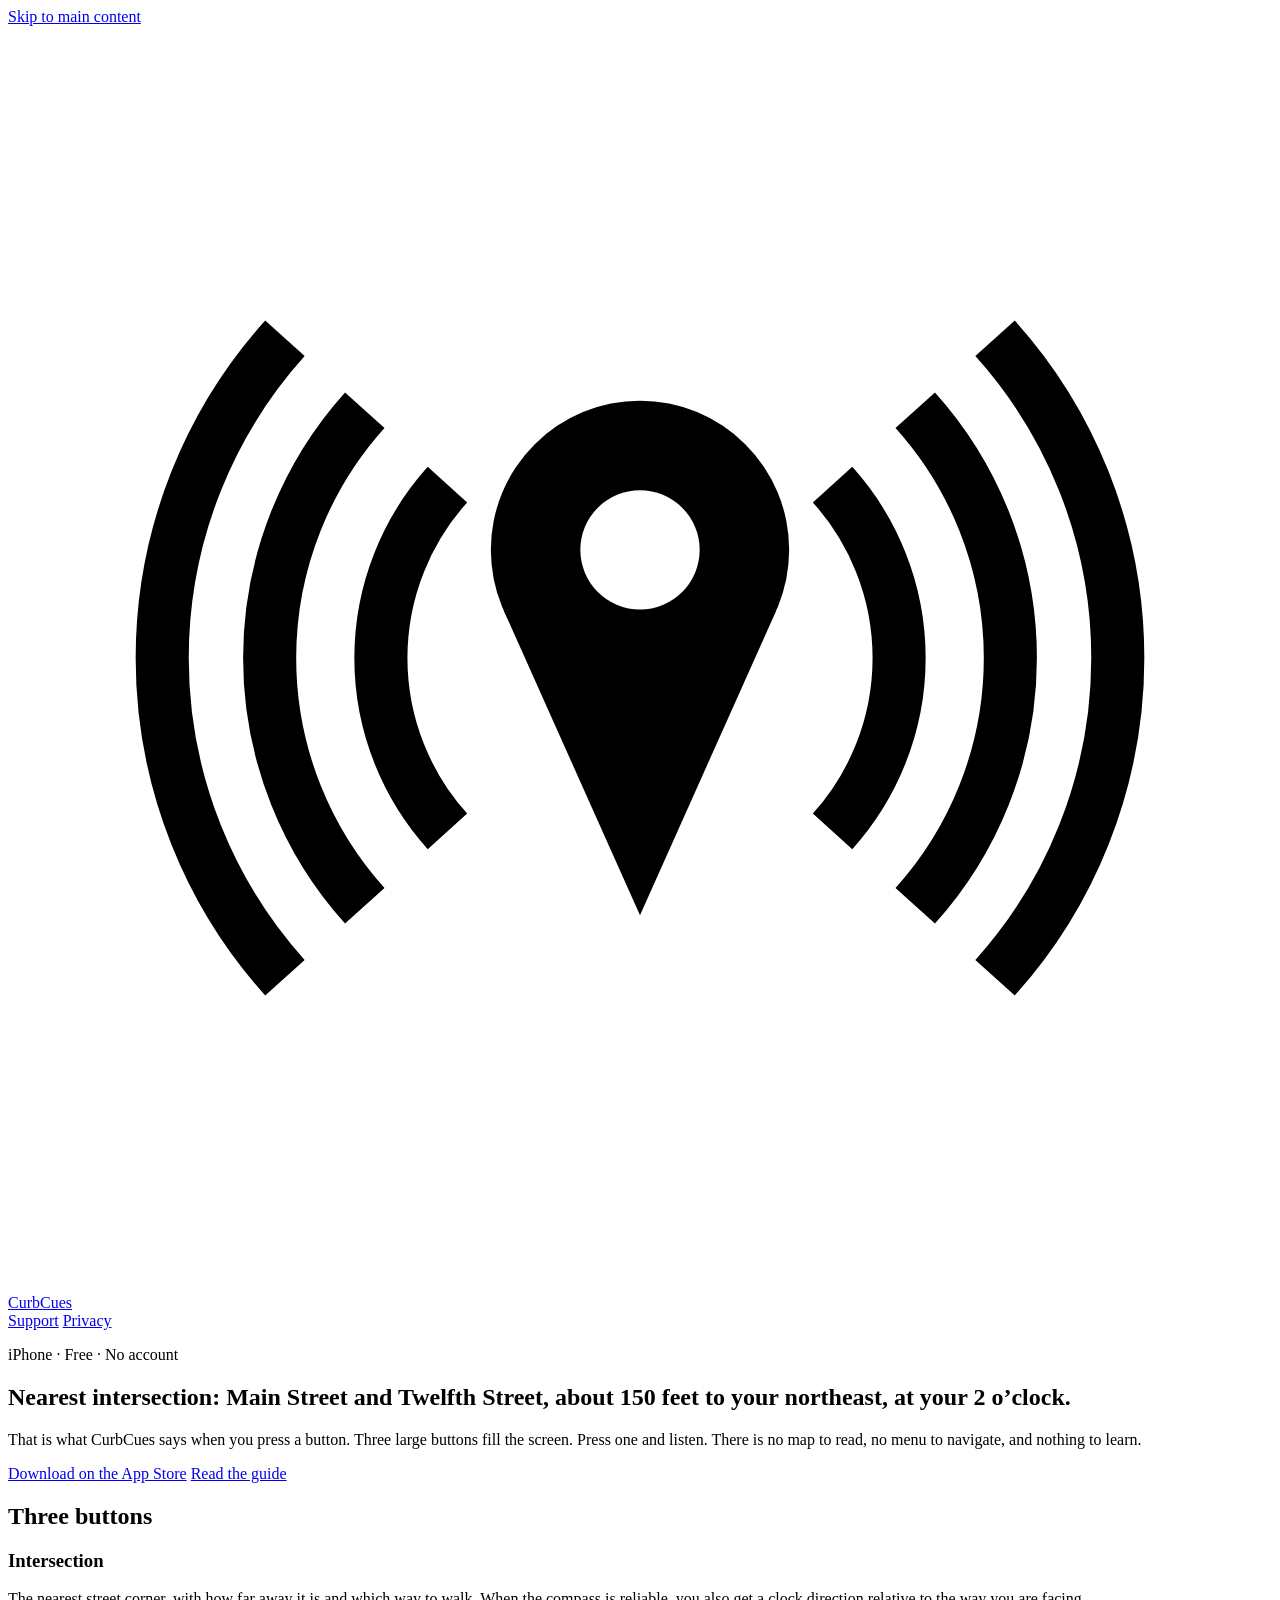
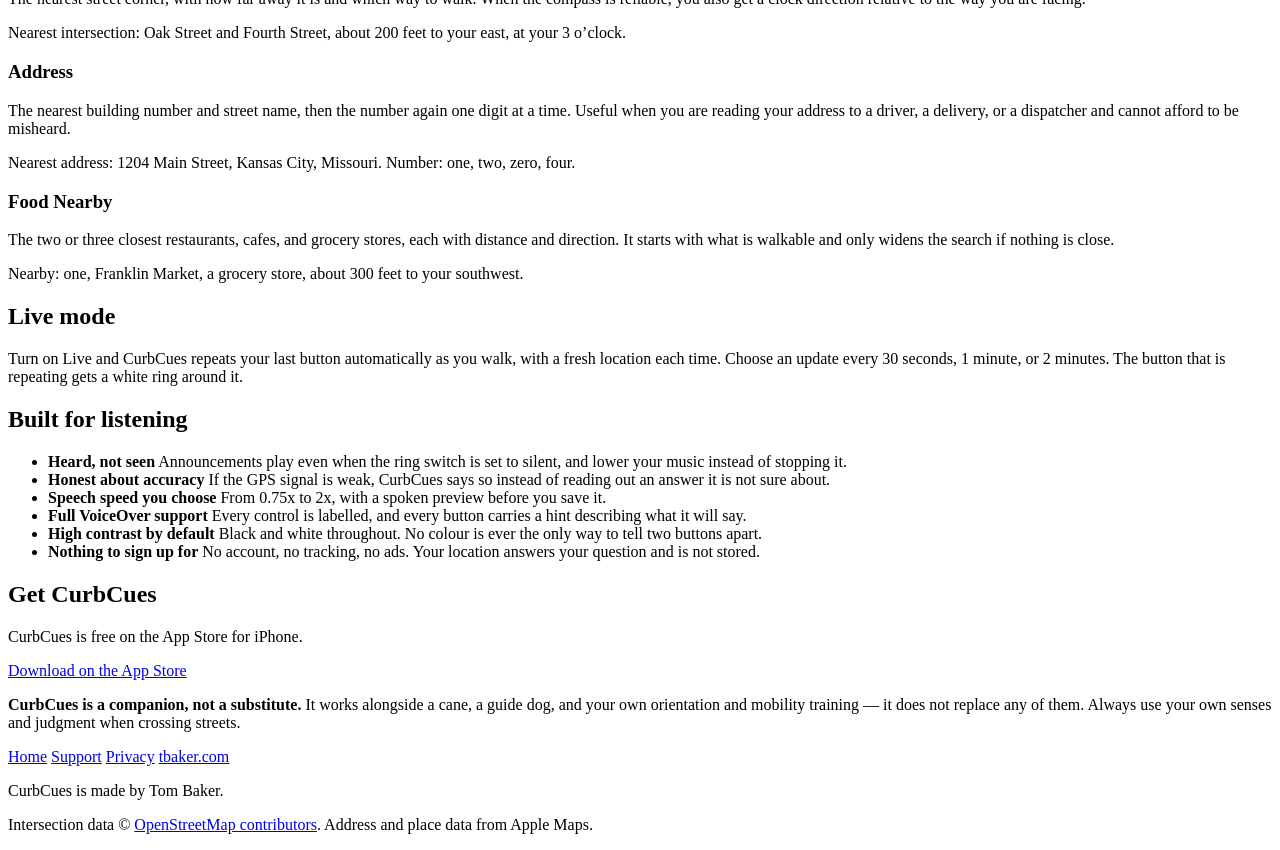
==== index.html @ 497a34d1 "c1" ====
<!DOCTYPE html>
<html lang="en">
<head>
<meta charset="utf-8">
<meta name="viewport" content="width=device-width, initial-scale=1">
<title>CurbCues — Hear where you are</title>
<meta name="description" content="An iPhone app for blind and low vision walkers. Three large buttons speak the nearest intersection, your street address, or the closest places to eat and shop.">
<link rel="canonical" href="https://curbcues.app/">
<link rel="icon" href="assets/favicon-32.png" sizes="32x32">
<link rel="apple-touch-icon" href="assets/apple-touch-icon.png">
<meta property="og:title" content="CurbCues — Hear where you are">
<meta property="og:description" content="Three large buttons speak the nearest intersection, your street address, or the closest places to eat and shop.">
<meta property="og:image" content="https://curbcues.app/assets/icon-512.png">
<meta property="og:url" content="https://curbcues.app/">
<meta property="og:type" content="website">
<link rel="stylesheet" href="assets/style.css">
</head>
<body>

<a class="skip" href="#main">Skip to main content</a>

<header class="wrap masthead">
  <svg class="mark" viewBox="0 0 100 100" role="img" aria-label="CurbCues logo: a map marker with sound radiating from it">
    <mask id="pin-mask-a">
      <rect width="100" height="100" fill="black"/>
      <circle cx="50" cy="41.445" r="11.8" fill="white"/>
      <polygon points="39.228,46.261 50,70.355 60.772,46.261" fill="white"/>
      <circle cx="50" cy="41.445" r="4.72" fill="black"/>
    </mask>
    <rect width="100" height="100" fill="currentColor" mask="url(#pin-mask-a)"/>
    <g fill="none" stroke="currentColor" stroke-width="4.2" stroke-linecap="butt">
      <path d="M65.234,36.283 A20.5,20.5 0 0 1 65.234,63.717"/>
      <path d="M71.774,30.394 A29.3,29.3 0 0 1 71.774,69.606"/>
      <path d="M78.091,24.707 A37.8,37.8 0 0 1 78.091,75.293"/>
      <path d="M34.766,36.283 A20.5,20.5 0 0 0 34.766,63.717"/>
      <path d="M28.226,30.394 A29.3,29.3 0 0 0 28.226,69.606"/>
      <path d="M21.909,24.707 A37.8,37.8 0 0 0 21.909,75.293"/>
    </g>
  </svg>
  <a class="wordmark" href="/">CurbCues</a>
  <nav aria-label="Primary">
    <a href="support/">Support</a>
    <a href="privacy/">Privacy</a>
  </nav>
</header>

<main id="main">

  <section class="wrap hero">
    <p class="eyebrow">iPhone · Free · No account</p>
    <h1 class="utterance">
      <span>Nearest intersection:</span>
      <span>Main Street and Twelfth Street,</span>
      <span class="said">about 150 feet to your northeast, at your 2 o&rsquo;clock.</span>
    </h1>
    <p class="lede">
      That is what CurbCues says when you press a button. Three large buttons fill
      the screen. Press one and listen. There is no map to read, no menu to
      navigate, and nothing to learn.
    </p>
    <div class="actions">
      <a class="btn btn-solid" href="#appstore">Download on the App&nbsp;Store</a>
      <a class="btn btn-hollow" href="support/">Read the guide</a>
    </div>
  </section>

  <section class="wrap band" aria-labelledby="buttons-title">
    <h2 class="band-title" id="buttons-title">Three buttons</h2>

    <div class="tier tier-1">
      <div class="tier-bar" aria-hidden="true"></div>
      <div>
        <h3>Intersection</h3>
        <p>
          The nearest street corner, with how far away it is and which way to walk.
          When the compass is reliable, you also get a clock direction relative to
          the way you are facing.
        </p>
        <p class="sample">Nearest intersection: Oak Street and Fourth Street, about 200 feet to your east, at your 3 o&rsquo;clock.</p>
      </div>
    </div>

    <div class="tier tier-2">
      <div class="tier-bar" aria-hidden="true"></div>
      <div>
        <h3>Address</h3>
        <p>
          The nearest building number and street name, then the number again one
          digit at a time. Useful when you are reading your address to a driver, a
          delivery, or a dispatcher and cannot afford to be misheard.
        </p>
        <p class="sample">Nearest address: 1204 Main Street, Kansas City, Missouri. Number: one, two, zero, four.</p>
      </div>
    </div>

    <div class="tier tier-3">
      <div class="tier-bar" aria-hidden="true"></div>
      <div>
        <h3>Food Nearby</h3>
        <p>
          The two or three closest restaurants, cafes, and grocery stores, each with
          distance and direction. It starts with what is walkable and only widens the
          search if nothing is close.
        </p>
        <p class="sample">Nearby: one, Franklin Market, a grocery store, about 300 feet to your southwest.</p>
      </div>
    </div>
  </section>

  <section class="wrap band" aria-labelledby="live-title">
    <h2 class="band-title" id="live-title">Live mode</h2>
    <p class="lede lede-tight">
      Turn on Live and CurbCues repeats your last button automatically as you walk,
      with a fresh location each time. Choose an update every 30 seconds, 1 minute,
      or 2 minutes. The button that is repeating gets a white ring around it.
    </p>
  </section>

  <section class="wrap band" aria-labelledby="built-title">
    <h2 class="band-title" id="built-title">Built for listening</h2>
    <ul class="features">
      <li>
        <strong>Heard, not seen</strong>
        <span>Announcements play even when the ring switch is set to silent, and lower your music instead of stopping it.</span>
      </li>
      <li>
        <strong>Honest about accuracy</strong>
        <span>If the GPS signal is weak, CurbCues says so instead of reading out an answer it is not sure about.</span>
      </li>
      <li>
        <strong>Speech speed you choose</strong>
        <span>From 0.75x to 2x, with a spoken preview before you save it.</span>
      </li>
      <li>
        <strong>Full VoiceOver support</strong>
        <span>Every control is labelled, and every button carries a hint describing what it will say.</span>
      </li>
      <li>
        <strong>High contrast by default</strong>
        <span>Black and white throughout. No colour is ever the only way to tell two buttons apart.</span>
      </li>
      <li>
        <strong>Nothing to sign up for</strong>
        <span>No account, no tracking, no ads. Your location answers your question and is not stored.</span>
      </li>
    </ul>
  </section>

  <section class="wrap band" id="appstore" aria-labelledby="get-title">
    <h2 class="band-title" id="get-title">Get CurbCues</h2>
    <p class="lede lede-tight">
      CurbCues is free on the App Store for iPhone.
    </p>
    <div class="actions">
      <a class="btn btn-solid" href="#appstore">Download on the App&nbsp;Store</a>
    </div>
    <div class="callout">
      <p>
        <strong>CurbCues is a companion, not a substitute.</strong> It works alongside
        a cane, a guide dog, and your own orientation and mobility training — it does
        not replace any of them. Always use your own senses and judgment when crossing
        streets.
      </p>
    </div>
  </section>

</main>

<footer class="wrap foot">
  <nav aria-label="Footer">
    <a href="/">Home</a>
    <a href="support/">Support</a>
    <a href="privacy/">Privacy</a>
    <a href="https://tbaker.com">tbaker.com</a>
  </nav>
  <p>CurbCues is made by Tom Baker.</p>
  <p>Intersection data &copy; <a href="https://www.openstreetmap.org/copyright">OpenStreetMap contributors</a>. Address and place data from Apple Maps.</p>
</footer>

</body>
</html>
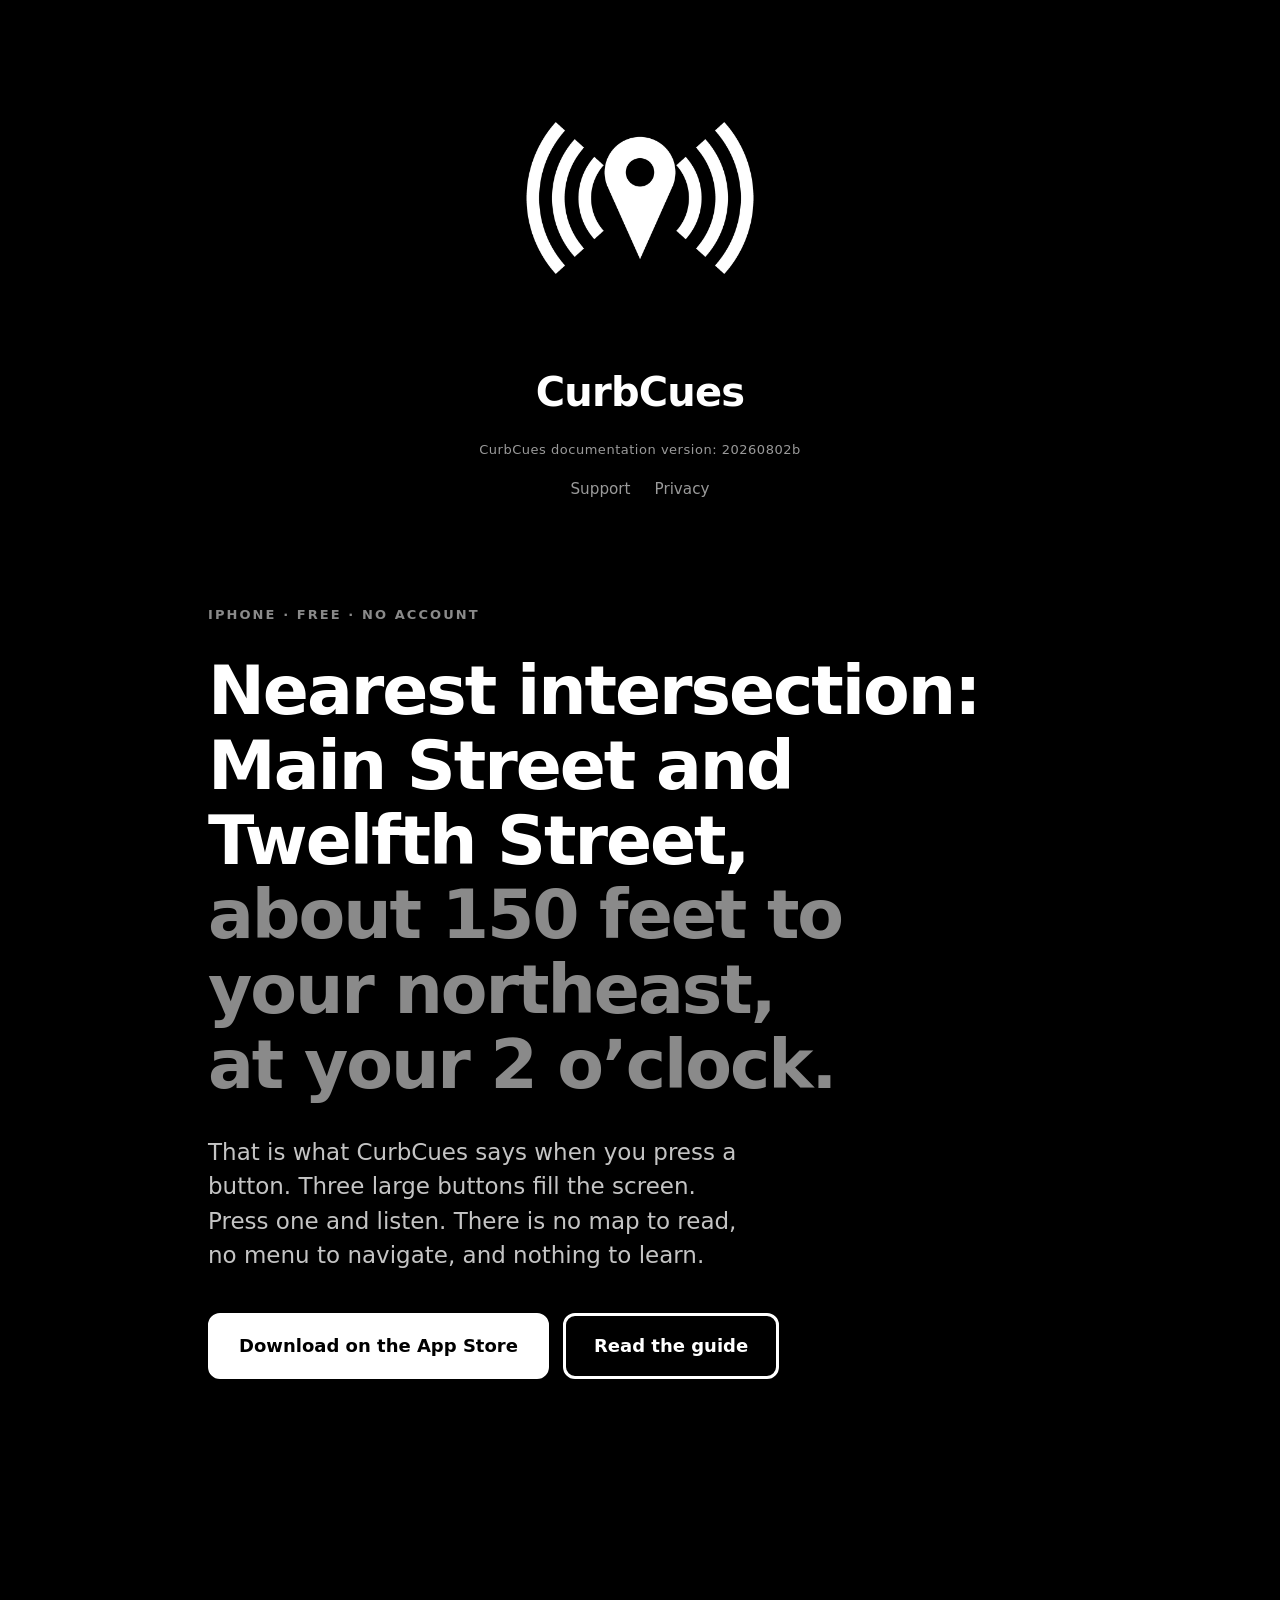
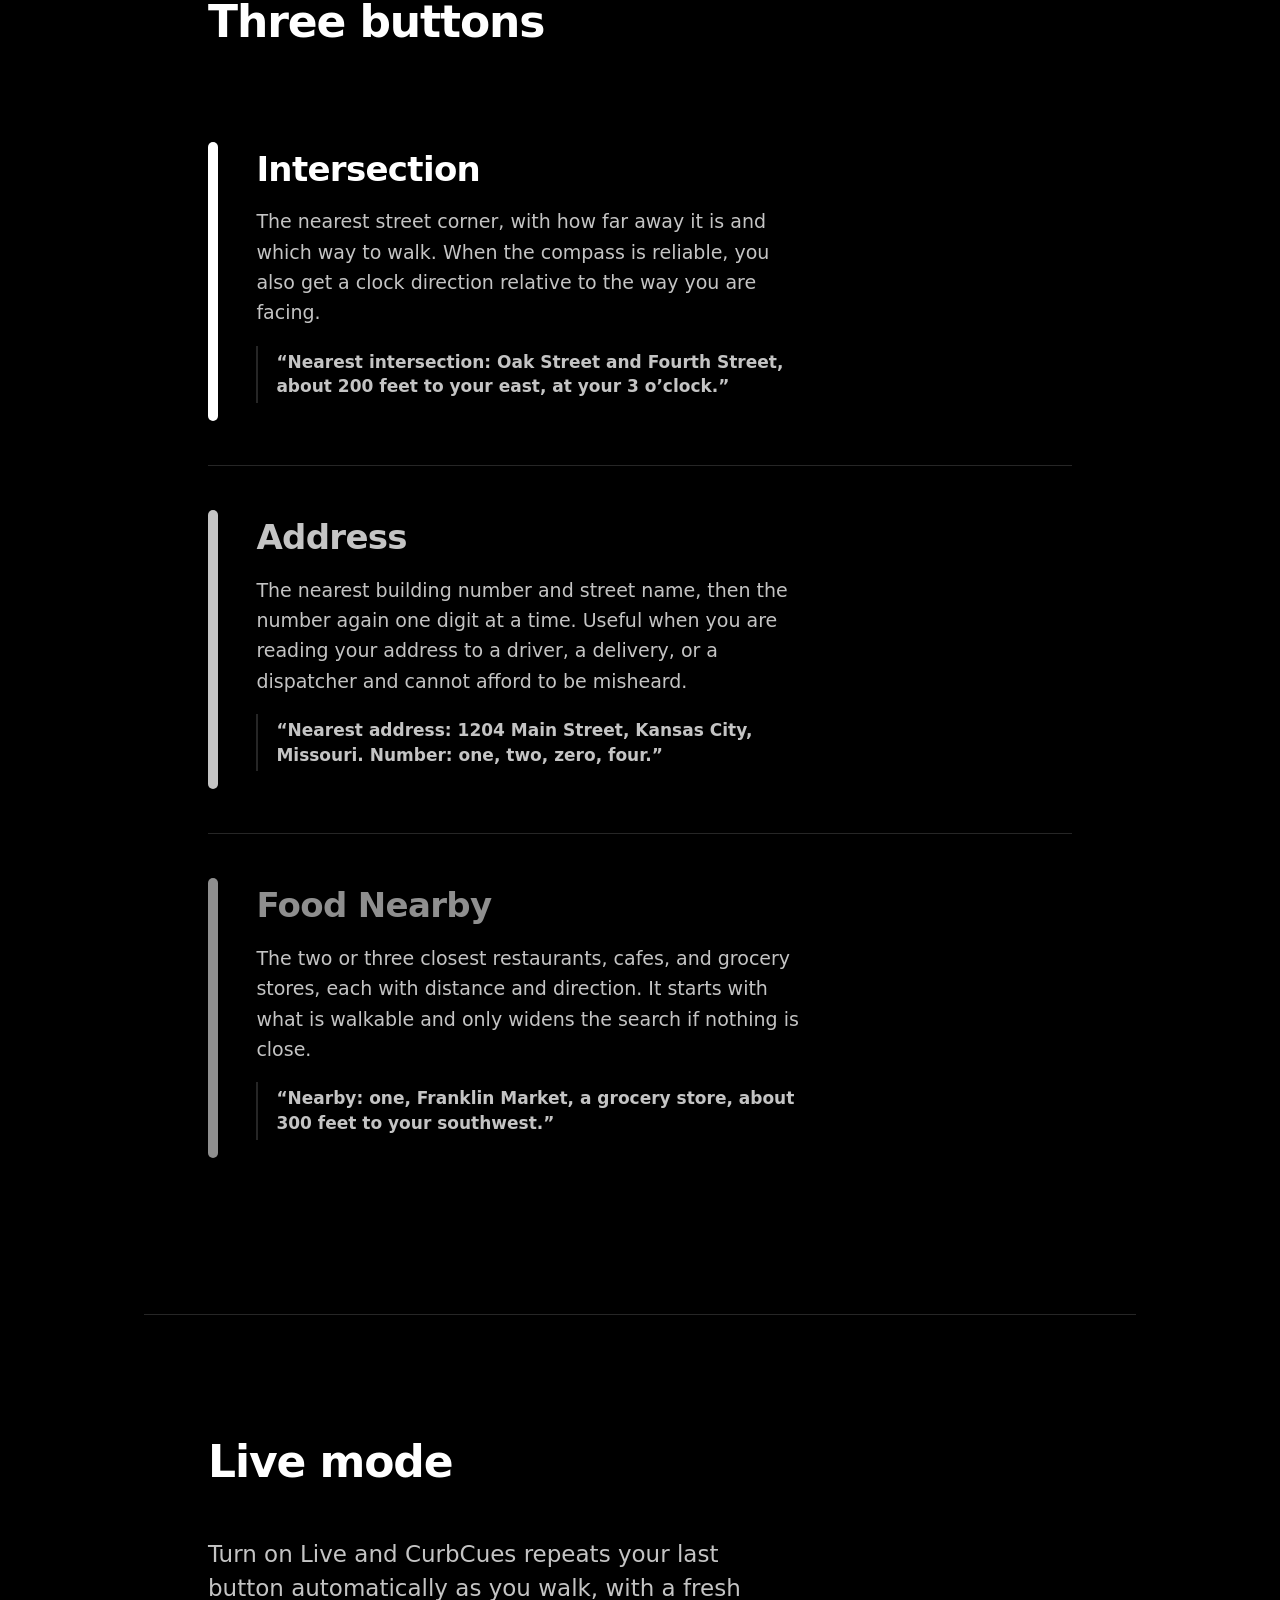
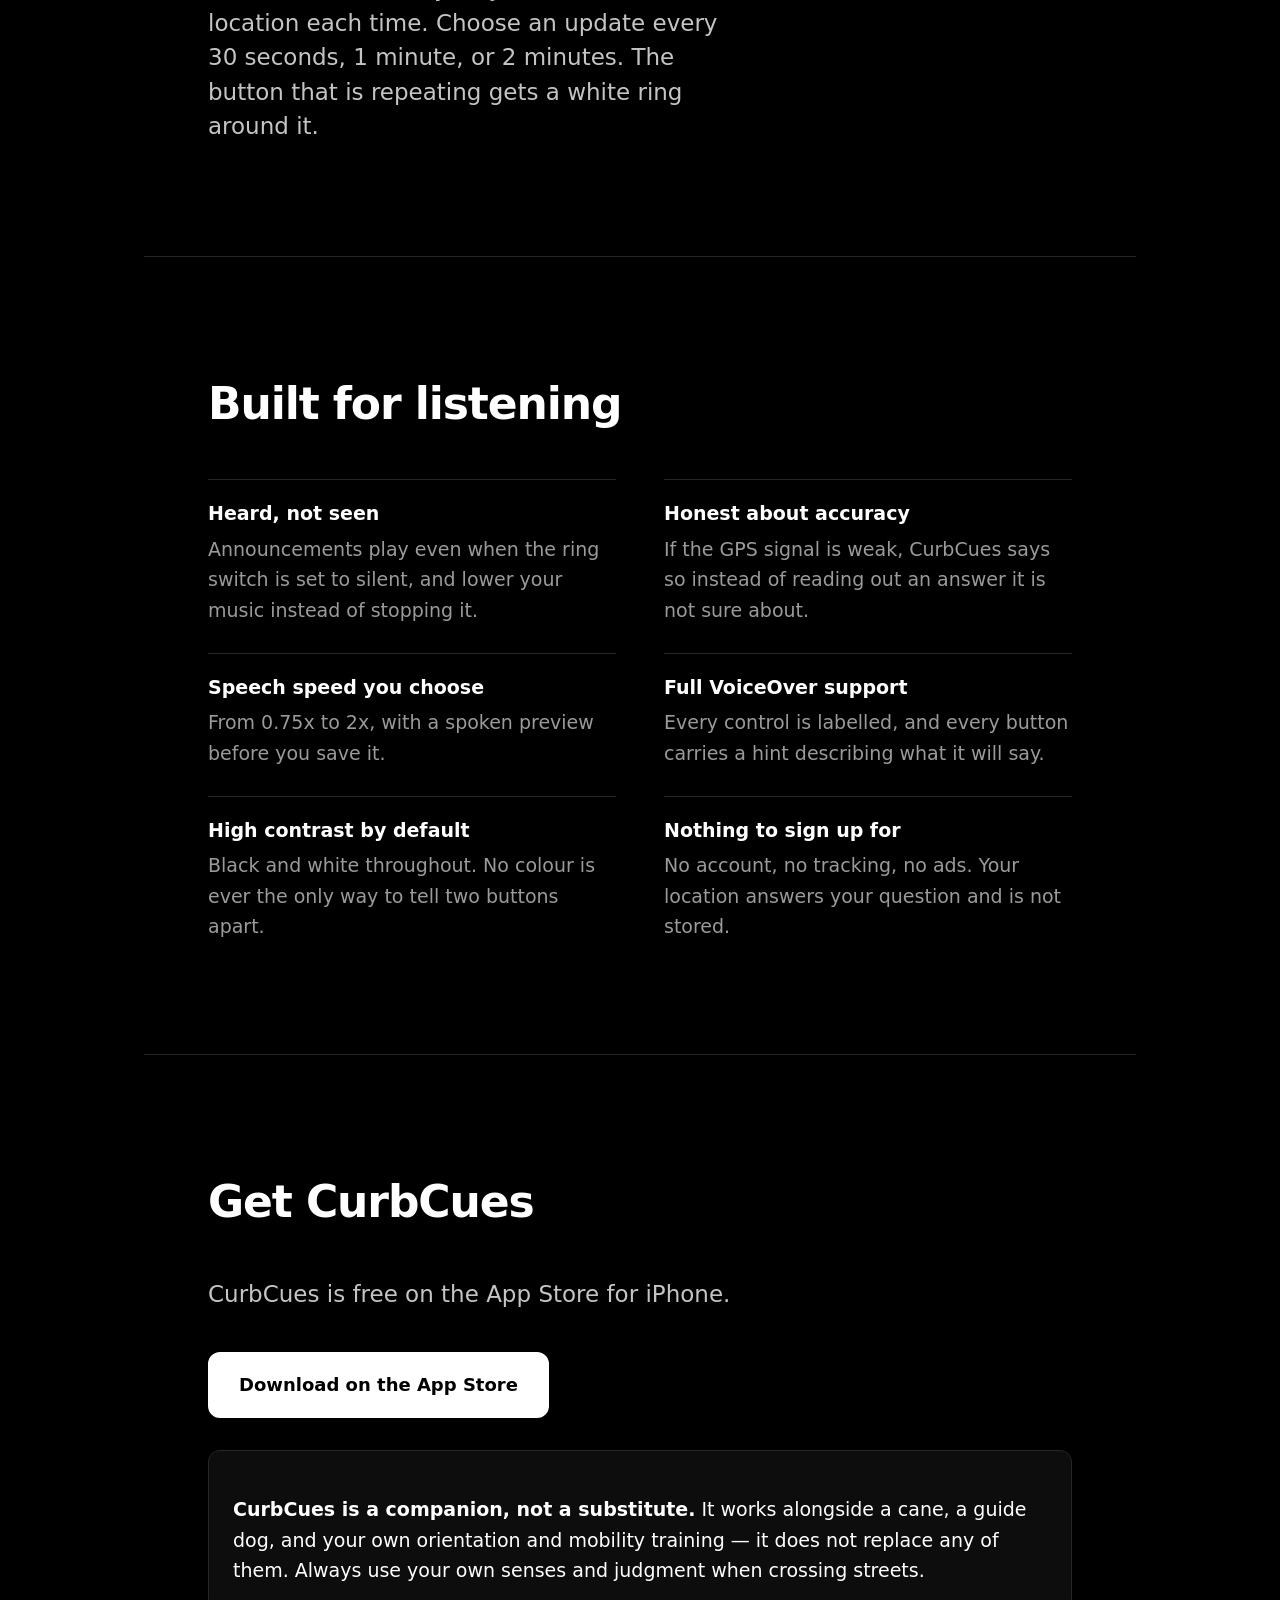
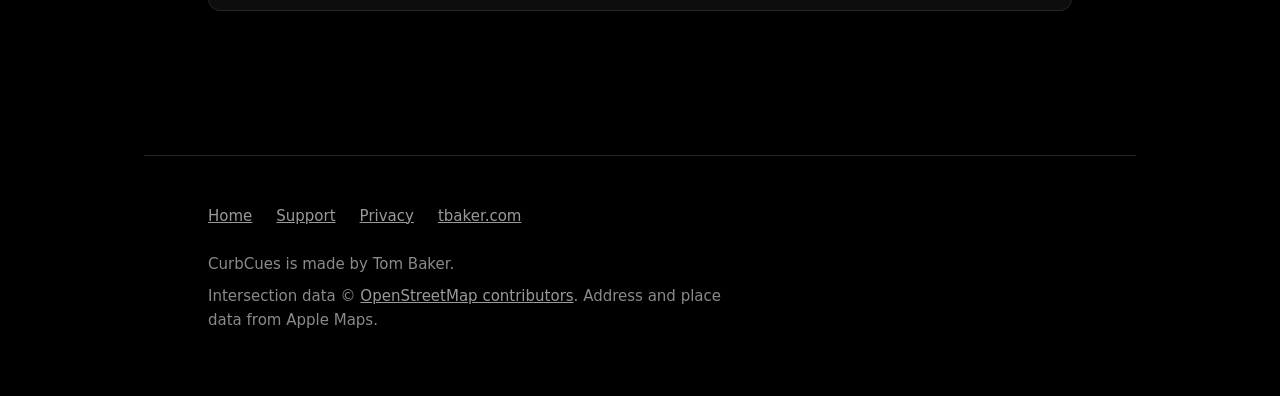
==== commit 156e51ab: "c5" ====
--- a/index.html
+++ b/index.html
@@ -13,31 +13,19 @@
 <meta property="og:image" content="https://curbcues.app/assets/icon-512.png">
 <meta property="og:url" content="https://curbcues.app/">
 <meta property="og:type" content="website">
-<link rel="stylesheet" href="assets/style.css">
+<link rel="stylesheet" href="style.css">
 </head>
 <body>
 
 <a class="skip" href="#main">Skip to main content</a>
 
 <header class="wrap masthead">
-  <svg class="mark" viewBox="0 0 100 100" role="img" aria-label="CurbCues logo: a map marker with sound radiating from it">
-    <mask id="pin-mask-a">
-      <rect width="100" height="100" fill="black"/>
-      <circle cx="50" cy="41.445" r="11.8" fill="white"/>
-      <polygon points="39.228,46.261 50,70.355 60.772,46.261" fill="white"/>
-      <circle cx="50" cy="41.445" r="4.72" fill="black"/>
-    </mask>
-    <rect width="100" height="100" fill="currentColor" mask="url(#pin-mask-a)"/>
-    <g fill="none" stroke="currentColor" stroke-width="4.2" stroke-linecap="butt">
-      <path d="M65.234,36.283 A20.5,20.5 0 0 1 65.234,63.717"/>
-      <path d="M71.774,30.394 A29.3,29.3 0 0 1 71.774,69.606"/>
-      <path d="M78.091,24.707 A37.8,37.8 0 0 1 78.091,75.293"/>
-      <path d="M34.766,36.283 A20.5,20.5 0 0 0 34.766,63.717"/>
-      <path d="M28.226,30.394 A29.3,29.3 0 0 0 28.226,69.606"/>
-      <path d="M21.909,24.707 A37.8,37.8 0 0 0 21.909,75.293"/>
-    </g>
-  </svg>
-  <a class="wordmark" href="/">CurbCues</a>
+  <a class="brand" href="./">
+    <img class="mark" src="assets/icon-512.png" width="300" height="300"
+         alt="CurbCues app icon: a map marker with sound radiating outward from it">
+    <span class="wordmark">CurbCues</span>
+  </a>
+  <p class="docversion">CurbCues documentation version: 20260802b</p>
   <nav aria-label="Primary">
     <a href="support/">Support</a>
     <a href="privacy/">Privacy</a>
@@ -168,7 +156,7 @@
 
 <footer class="wrap foot">
   <nav aria-label="Footer">
-    <a href="/">Home</a>
+    <a href="./">Home</a>
     <a href="support/">Support</a>
     <a href="privacy/">Privacy</a>
     <a href="https://tbaker.com">tbaker.com</a>
--- a/style.css
+++ b/style.css
@@ -0,0 +1,322 @@
+/* CurbCues — strictly achromatic, derived from the app's own palette.
+   The three tier shades are the exact button values from ContentView.swift. */
+
+:root {
+  --ink:    #000000;
+  --paper:  #ffffff;
+  --tier-1: #ffffff;   /* Intersection button, Color(white: 1.00) */
+  --tier-2: #c4c4c4;   /* Address button,      Color(white: 0.77) */
+  --tier-3: #8f8f8f;   /* Food Nearby button,  Color(white: 0.56) */
+  --dim:    #9a9a9a;
+  --dimmer: #8a8a8a;
+  --rule:   #262626;
+  --panel:  #0d0d0d;
+
+  --display: ui-rounded, "SF Pro Rounded", "Hiragino Maru Gothic ProN",
+             system-ui, -apple-system, "Segoe UI", sans-serif;
+  --body: system-ui, -apple-system, "Segoe UI", Roboto, "Helvetica Neue", sans-serif;
+
+  --measure: 34rem;
+  --gutter: clamp(1.25rem, 5vw, 4rem);
+}
+
+*, *::before, *::after { box-sizing: border-box; }
+
+html { -webkit-text-size-adjust: 100%; }
+
+body {
+  margin: 0;
+  background: var(--ink);
+  color: var(--paper);
+  font-family: var(--body);
+  font-size: clamp(1.0625rem, 0.98rem + 0.4vw, 1.1875rem);
+  line-height: 1.6;
+  -webkit-font-smoothing: antialiased;
+}
+
+/* ---------- Accessibility floor ---------- */
+
+.skip {
+  position: absolute;
+  left: -9999px;
+  top: 0;
+  background: var(--paper);
+  color: var(--ink);
+  padding: 0.75rem 1.25rem;
+  font-weight: 700;
+  z-index: 100;
+}
+.skip:focus { left: 0; }
+
+:focus-visible {
+  outline: 3px solid var(--paper);
+  outline-offset: 3px;
+  border-radius: 2px;
+}
+
+/* ---------- Layout ---------- */
+
+.wrap {
+  max-width: 62rem;
+  margin-inline: auto;
+  padding-inline: var(--gutter);
+}
+
+.band { padding-block: clamp(3.5rem, 9vw, 7rem); }
+.band + .band { border-top: 1px solid var(--rule); }
+
+/* ---------- Masthead ---------- */
+
+.masthead {
+  display: flex;
+  flex-direction: column;
+  align-items: center;
+  text-align: center;
+  gap: 1rem;
+  padding-block: clamp(2rem, 5vw, 3rem) 1.5rem;
+}
+
+.brand {
+  display: flex;
+  flex-direction: column;
+  align-items: center;
+  gap: 0.75rem;
+  text-decoration: none;
+  color: var(--paper);
+}
+
+/* 300px on desktop, but never wider than the viewport allows on a phone. */
+.mark {
+  width: 300px;
+  max-width: 72vw;
+  height: auto;
+  display: block;
+  border-radius: 22%;   /* echoes the iOS home screen mask */
+}
+
+.wordmark {
+  font-family: var(--display);
+  font-weight: 800;
+  font-size: clamp(1.75rem, 1.3rem + 1.8vw, 2.5rem);
+  letter-spacing: -0.02em;
+  text-decoration: none;
+  color: var(--paper);
+}
+
+.masthead nav {
+  display: flex;
+  gap: 1.5rem;
+  font-size: 0.95rem;
+}
+
+.masthead nav a { color: var(--dim); text-decoration: none; }
+.masthead nav a:hover { color: var(--paper); text-decoration: underline; }
+
+/* ---------- Hero: the announcement is the thesis ---------- */
+
+.hero { padding-block: clamp(2.5rem, 7vw, 5rem) clamp(3rem, 8vw, 6rem); }
+
+.eyebrow {
+  font-size: 0.8125rem;
+  font-weight: 700;
+  letter-spacing: 0.16em;
+  text-transform: uppercase;
+  color: var(--dimmer);
+  margin: 0 0 1.75rem;
+}
+
+/* The app's real output, set as the largest thing on the page. */
+.utterance {
+  font-family: var(--display);
+  font-weight: 700;
+  font-size: clamp(2rem, 1rem + 5.2vw, 4.25rem);
+  line-height: 1.1;
+  letter-spacing: -0.03em;
+  margin: 0;
+  max-width: 20ch;
+  text-wrap: balance;
+}
+
+.utterance .said { color: var(--dimmer); }
+
+.lede {
+  font-size: clamp(1.125rem, 1rem + 0.6vw, 1.4375rem);
+  line-height: 1.5;
+  color: var(--tier-2);
+  max-width: var(--measure);
+  margin: 2rem 0 0;
+}
+
+/* Speech unfolds in time — the one motion moment on the site. */
+@media (prefers-reduced-motion: no-preference) {
+  .utterance > span {
+    display: inline-block;
+    opacity: 0;
+    animation: speak 0.5s ease-out forwards;
+  }
+  .utterance > span:nth-child(1) { animation-delay: 0.10s; }
+  .utterance > span:nth-child(2) { animation-delay: 0.34s; }
+  .utterance > span:nth-child(3) { animation-delay: 0.58s; }
+}
+
+@keyframes speak {
+  from { opacity: 0; transform: translateY(0.18em); }
+  to   { opacity: 1; transform: none; }
+}
+
+/* ---------- Buttons ---------- */
+
+.actions {
+  display: flex;
+  flex-wrap: wrap;
+  gap: 0.875rem;
+  margin-top: 2.5rem;
+}
+
+.btn {
+  display: inline-block;
+  font-family: var(--display);
+  font-weight: 700;
+  font-size: 1.125rem;
+  padding: 1rem 1.75rem;
+  border-radius: 12px;
+  text-decoration: none;
+  border: 3px solid var(--paper);
+}
+
+.btn-solid { background: var(--paper); color: var(--ink); }
+.btn-solid:hover { background: var(--tier-2); border-color: var(--tier-2); }
+
+.btn-hollow { background: transparent; color: var(--paper); }
+.btn-hollow:hover { background: #1a1a1a; }
+
+/* ---------- Tiers: brightness order mirrors the app's buttons ---------- */
+
+.tier {
+  display: grid;
+  grid-template-columns: 10px 1fr;
+  gap: clamp(1.25rem, 3vw, 2.5rem);
+  padding-block: clamp(2rem, 4vw, 2.75rem);
+}
+.tier + .tier { border-top: 1px solid var(--rule); }
+
+.tier-bar { border-radius: 5px; }
+.tier-1 .tier-bar { background: var(--tier-1); }
+.tier-2 .tier-bar { background: var(--tier-2); }
+.tier-3 .tier-bar { background: var(--tier-3); }
+
+.tier h3 {
+  font-family: var(--display);
+  font-weight: 800;
+  font-size: clamp(1.5rem, 1.1rem + 1.6vw, 2.125rem);
+  letter-spacing: -0.02em;
+  margin: 0 0 0.625rem;
+}
+.tier-1 h3 { color: var(--tier-1); }
+.tier-2 h3 { color: var(--tier-2); }
+.tier-3 h3 { color: var(--tier-3); }
+
+.tier p { margin: 0 0 1.125rem; max-width: var(--measure); color: var(--tier-2); }
+
+/* Sample announcement, quoted as speech rather than styled as code. */
+.sample {
+  font-family: var(--display);
+  font-size: 1.0625rem;
+  font-weight: 600;
+  line-height: 1.45;
+  color: var(--paper);
+  border-left: 2px solid var(--rule);
+  padding: 0.25rem 0 0.25rem 1.125rem;
+  margin: 0;
+  max-width: var(--measure);
+}
+.sample::before { content: "\201C"; }
+.sample::after  { content: "\201D"; }
+
+/* ---------- Headings ---------- */
+
+h1, h2 { font-family: var(--display); letter-spacing: -0.025em; }
+
+.band-title {
+  font-size: clamp(1.75rem, 1.2rem + 2.2vw, 2.75rem);
+  font-weight: 800;
+  margin: 0 0 2.5rem;
+}
+
+.page-title {
+  font-size: clamp(2.25rem, 1.5rem + 3vw, 3.5rem);
+  font-weight: 800;
+  margin: 0 0 0.75rem;
+}
+
+.updated { color: var(--dimmer); font-size: 0.9375rem; margin: 0 0 3rem; }
+
+/* ---------- Feature list ---------- */
+
+.features { list-style: none; margin: 0; padding: 0; display: grid; gap: 1.5rem; }
+@media (min-width: 46rem) { .features { grid-template-columns: 1fr 1fr; gap: 1.75rem 3rem; } }
+
+.features li { border-top: 1px solid var(--rule); padding-top: 1.125rem; }
+.features strong {
+  display: block;
+  font-family: var(--display);
+  font-weight: 700;
+  font-size: 1.1875rem;
+  margin-bottom: 0.3125rem;
+}
+.features span { color: var(--dim); }
+
+/* ---------- Prose (privacy + support) ---------- */
+
+.prose { max-width: 40rem; }
+.prose h2 {
+  font-size: clamp(1.375rem, 1.1rem + 1.1vw, 1.75rem);
+  font-weight: 800;
+  margin: 3rem 0 0.875rem;
+  padding-top: 1.75rem;
+  border-top: 1px solid var(--rule);
+}
+.prose h2:first-of-type { margin-top: 0; }
+.prose h3 {
+  font-family: var(--display);
+  font-size: 1.1875rem;
+  font-weight: 700;
+  margin: 2rem 0 0.5rem;
+}
+.prose p, .prose li { color: var(--tier-2); }
+.prose ul { padding-left: 1.25rem; }
+.prose li { margin-bottom: 0.625rem; }
+.prose a { color: var(--paper); }
+.prose strong { color: var(--paper); }
+
+.callout {
+  border: 1px solid var(--rule);
+  background: var(--panel);
+  border-radius: 12px;
+  padding: 1.5rem;
+  margin: 2rem 0;
+}
+.callout p:last-child { margin-bottom: 0; }
+
+/* ---------- Footer ---------- */
+
+.foot {
+  border-top: 1px solid var(--rule);
+  padding-block: 3rem 4rem;
+  color: var(--dimmer);
+  font-size: 0.9375rem;
+}
+.foot nav { display: flex; flex-wrap: wrap; gap: 1.5rem; margin-bottom: 1.5rem; }
+.foot a { color: var(--dim); }
+.foot p { margin: 0.5rem 0 0; max-width: var(--measure); }
+
+/* Lede sitting directly under a band title needs no extra top space. */
+.lede-tight { margin-top: 0; }
+
+/* Deployment marker — bump this string to confirm a push actually went live. */
+.docversion {
+  margin: 0;
+  font-size: 0.8125rem;
+  letter-spacing: 0.04em;
+  color: var(--dim);
+}
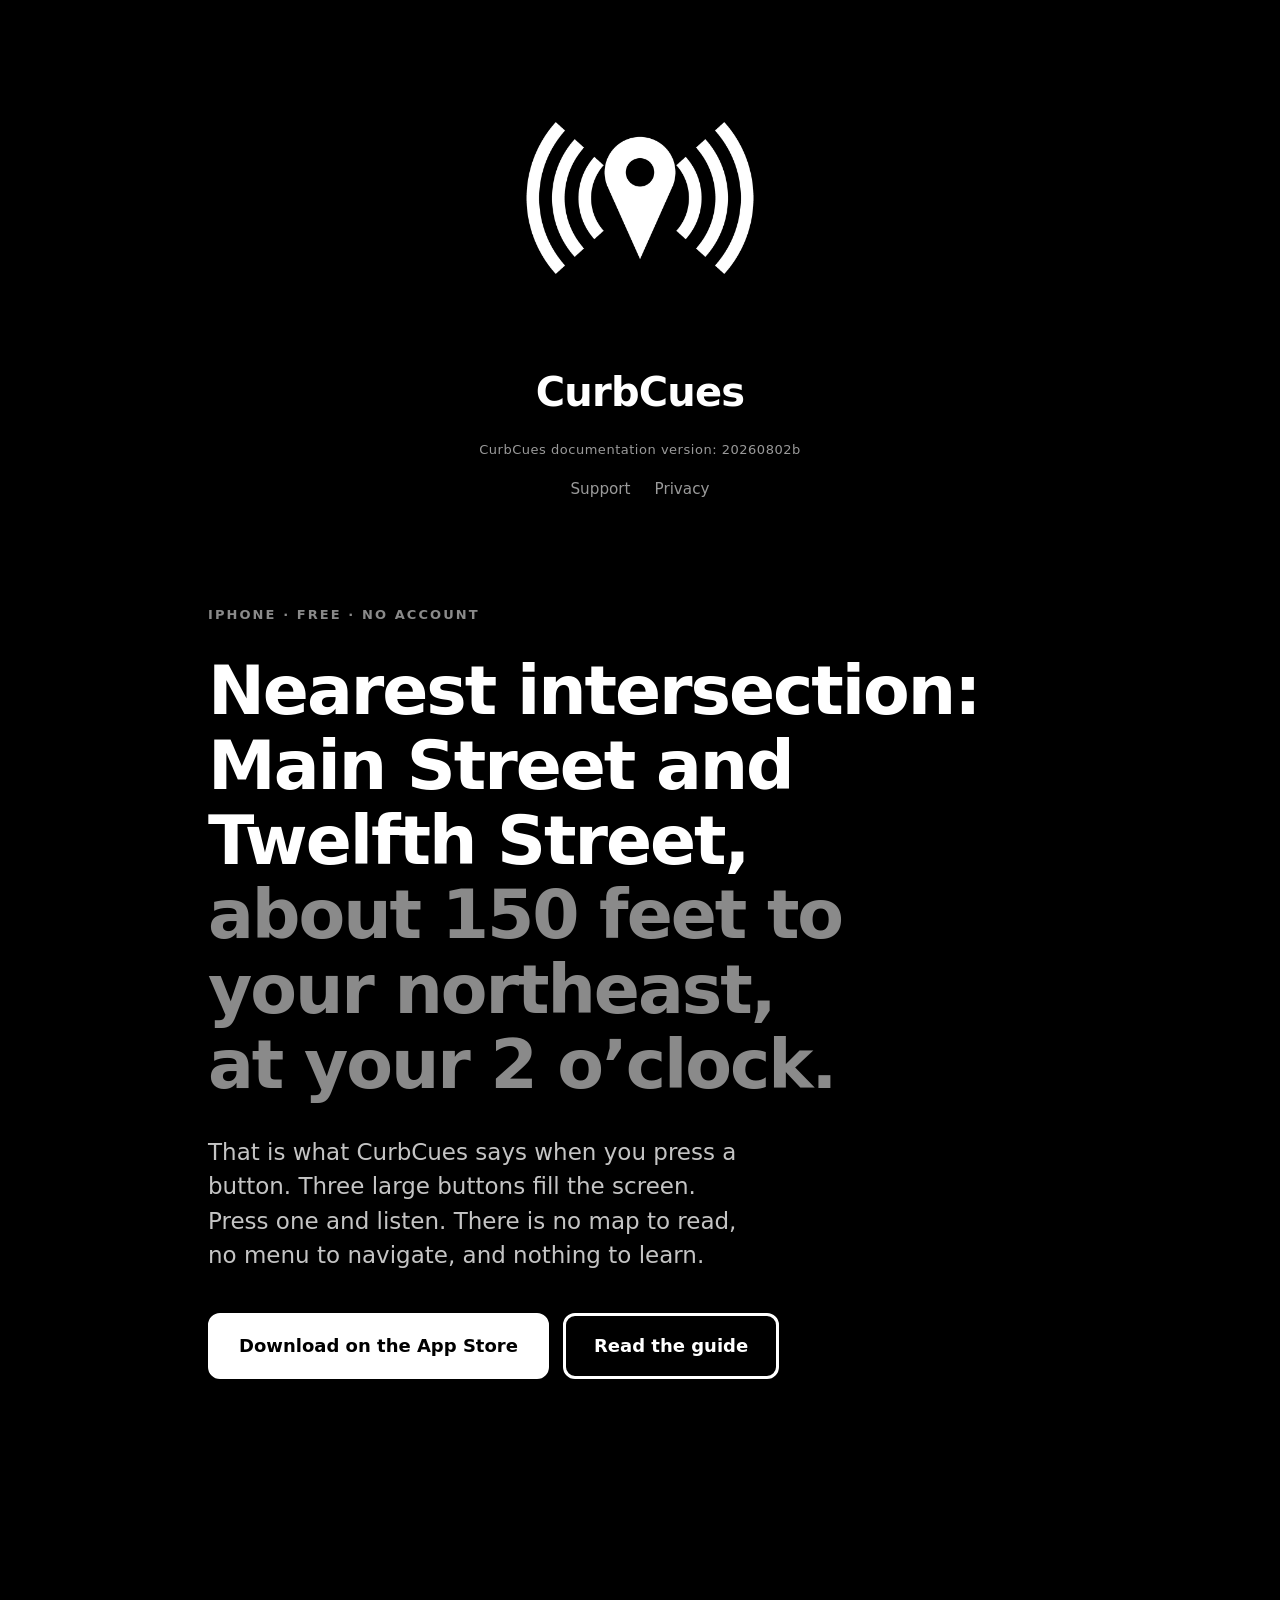
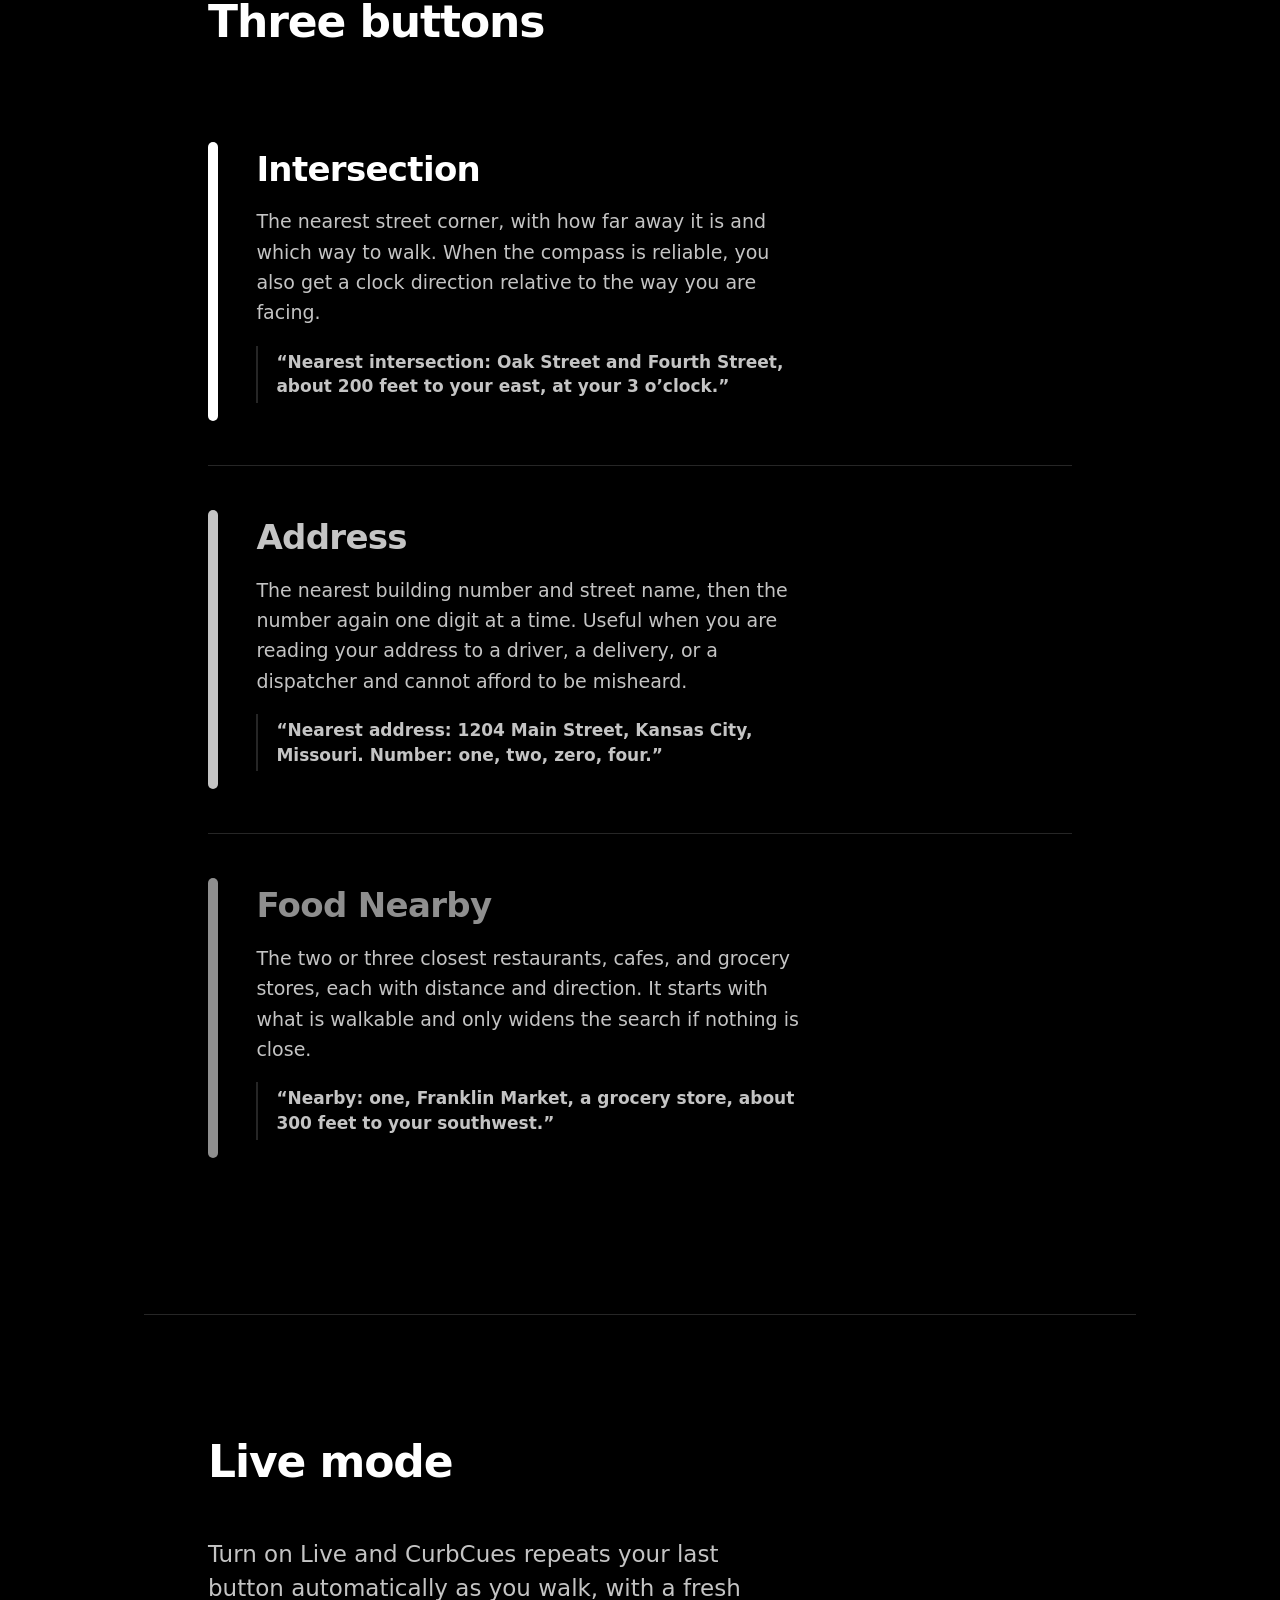
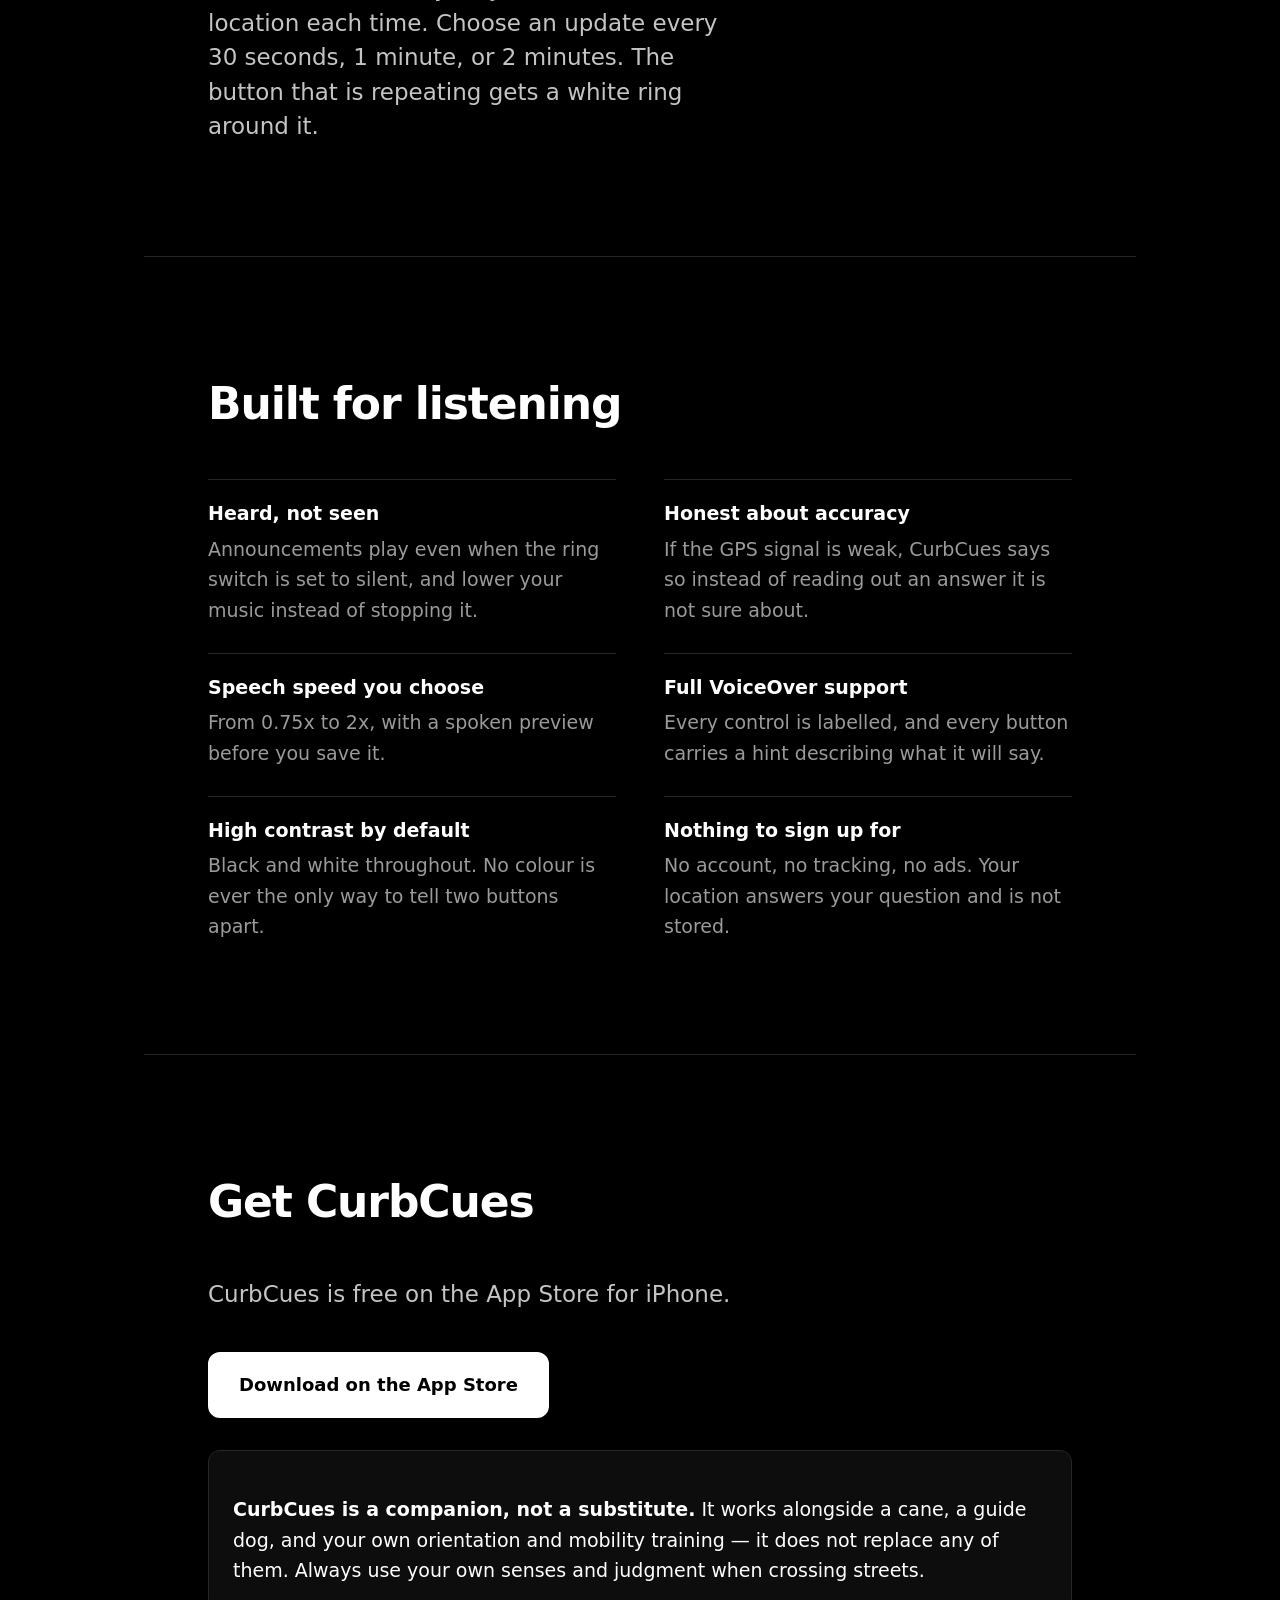
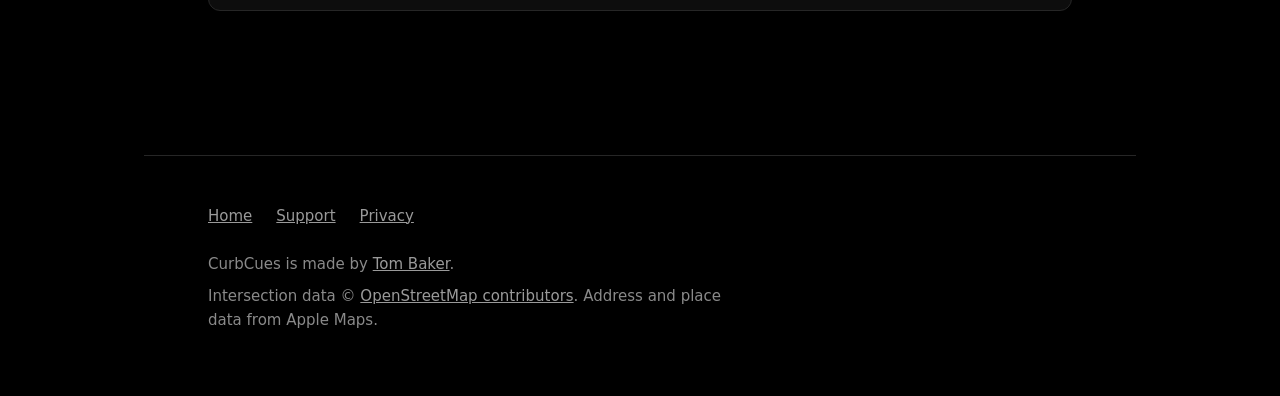
==== commit 193bf157: "c6" ====
--- a/index.html
+++ b/index.html
@@ -159,9 +159,8 @@
     <a href="./">Home</a>
     <a href="support/">Support</a>
     <a href="privacy/">Privacy</a>
-    <a href="https://tbaker.com">tbaker.com</a>
   </nav>
-  <p>CurbCues is made by Tom Baker.</p>
+  <p>CurbCues is made by <a href="https://tbaker.com">Tom Baker</a>.</p>
   <p>Intersection data &copy; <a href="https://www.openstreetmap.org/copyright">OpenStreetMap contributors</a>. Address and place data from Apple Maps.</p>
 </footer>
 
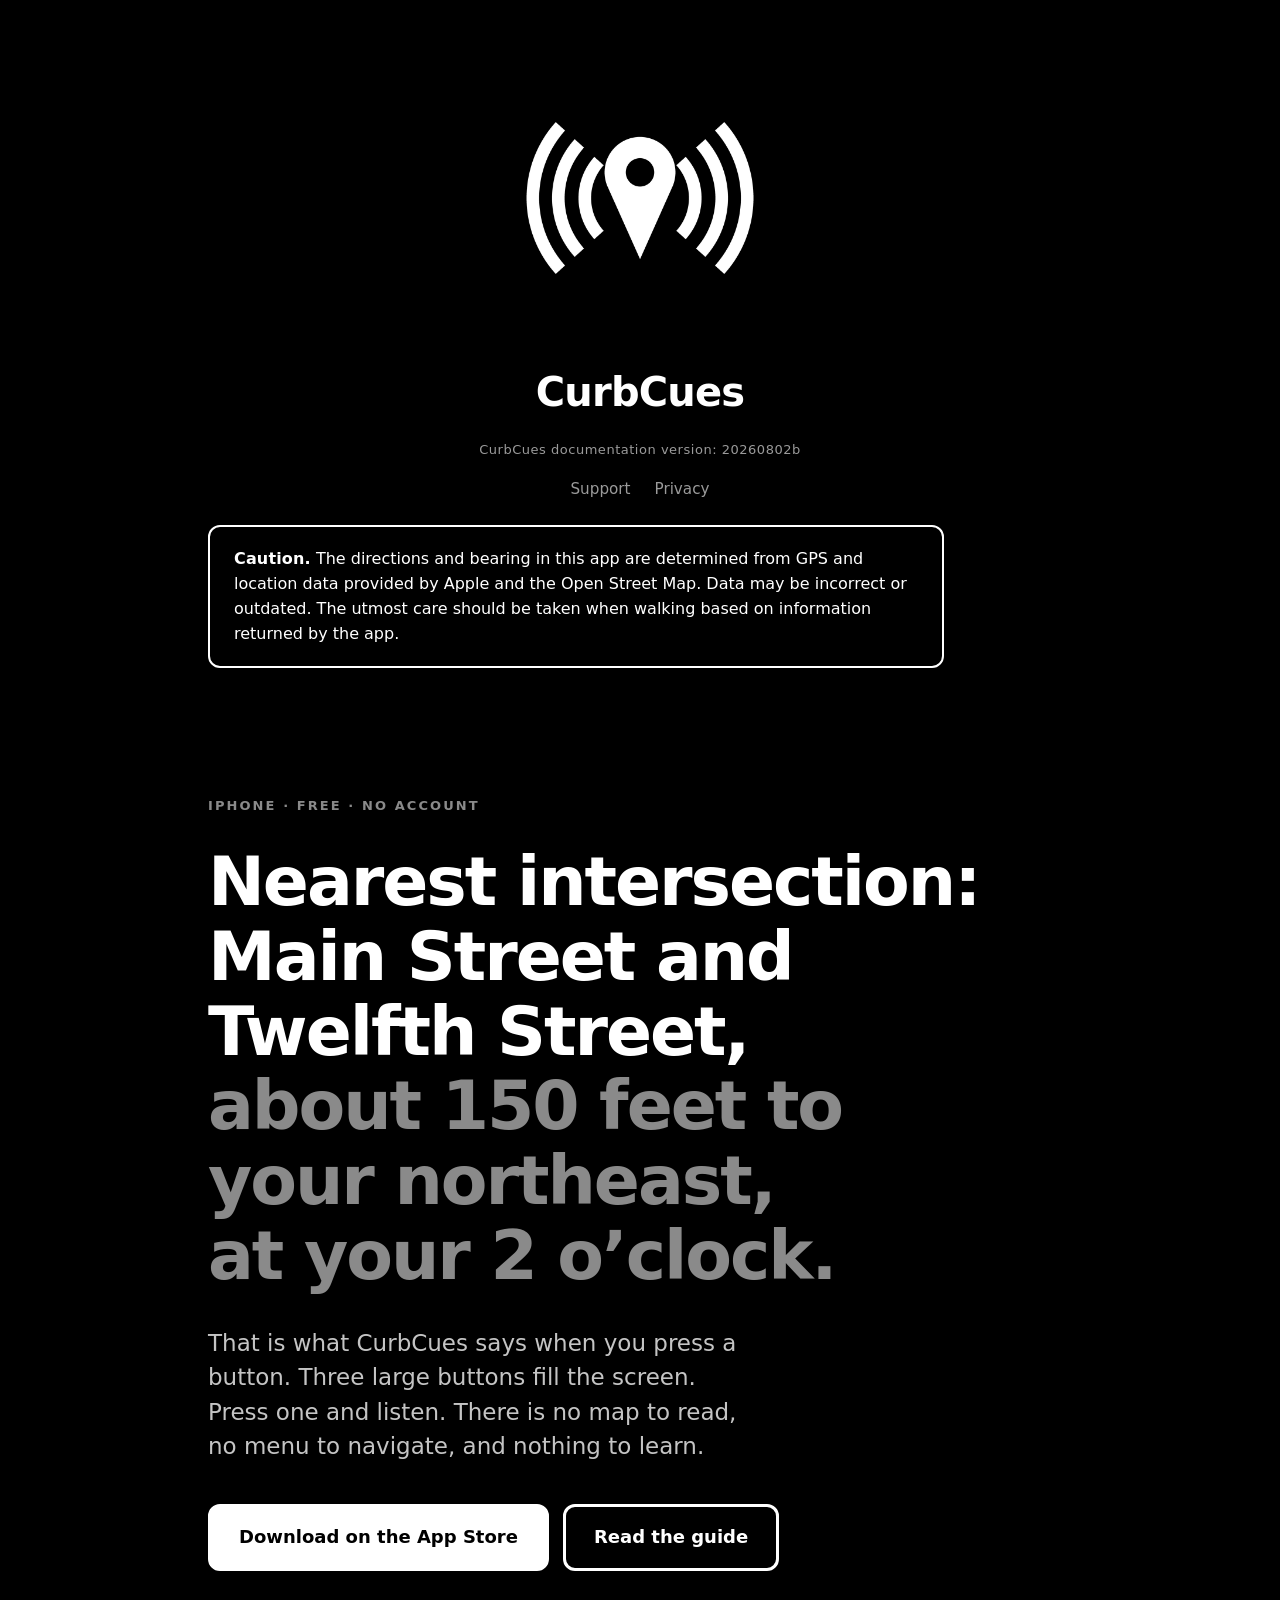
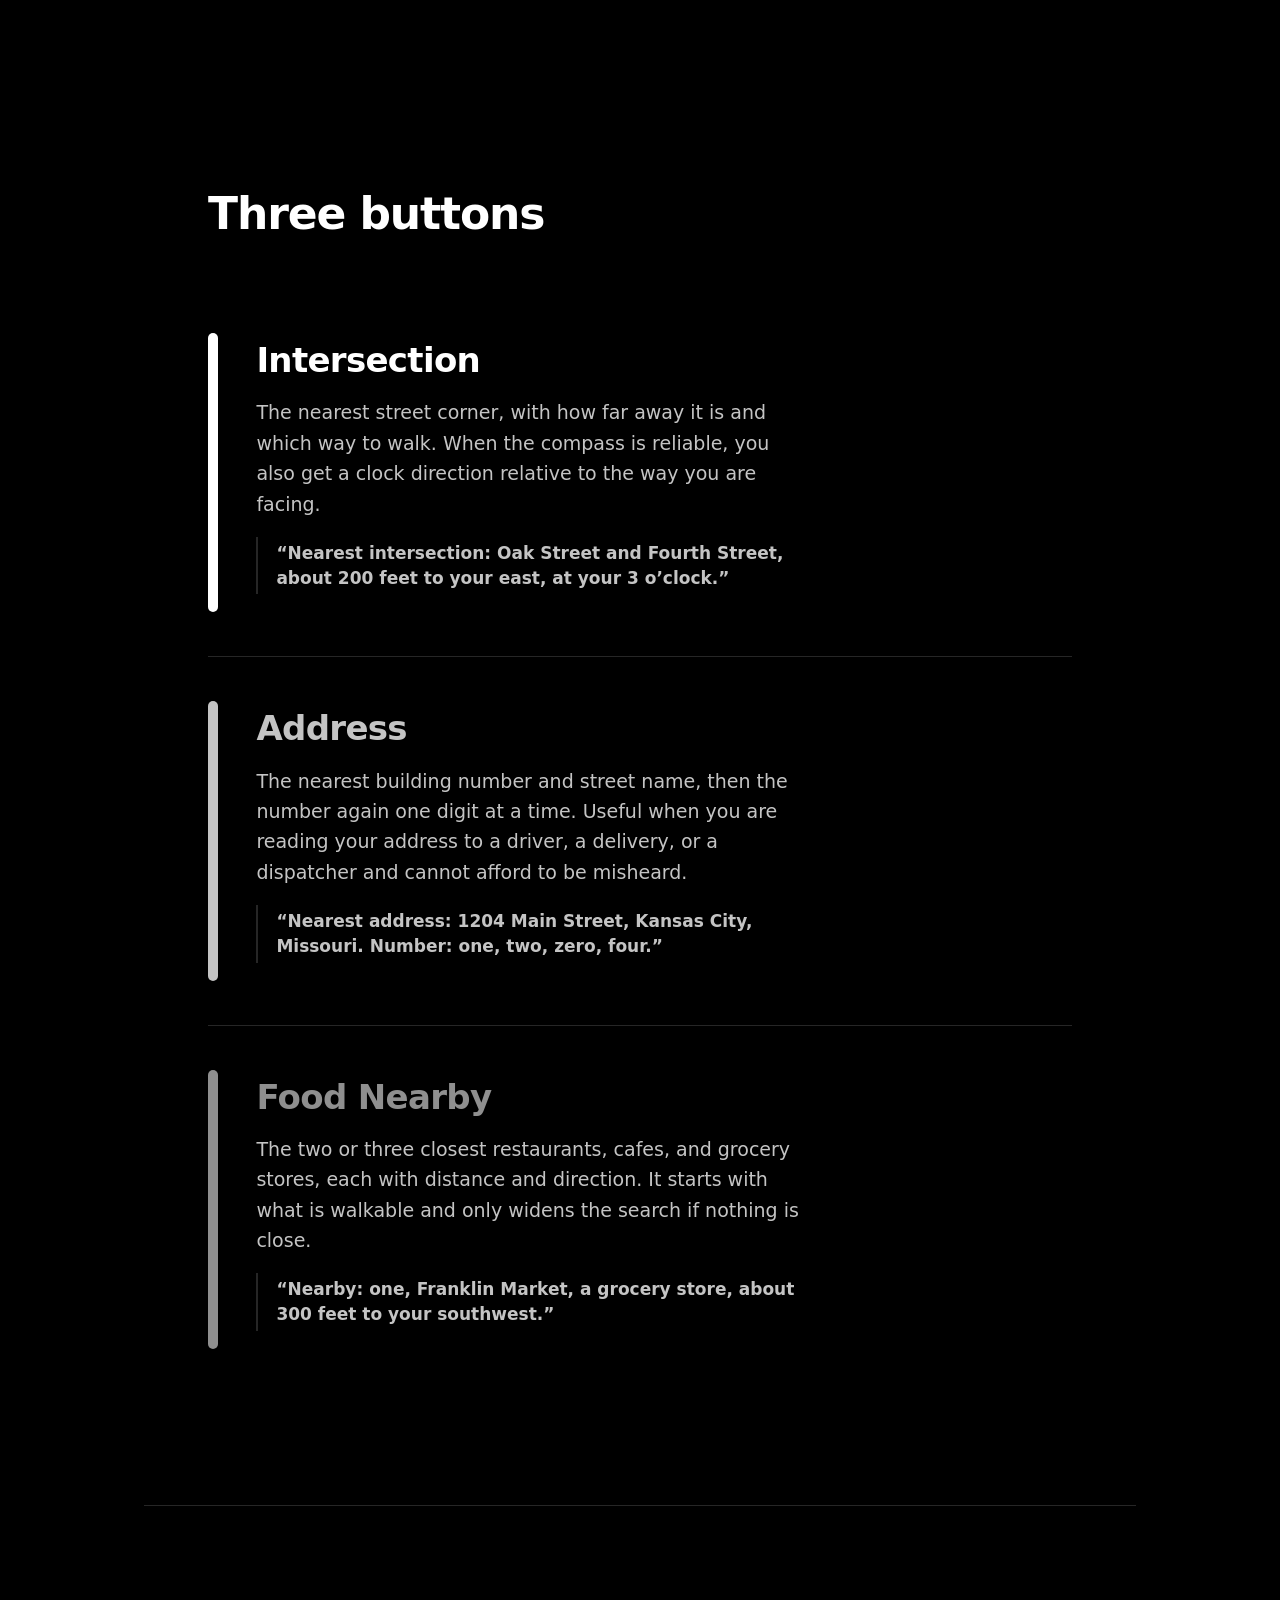
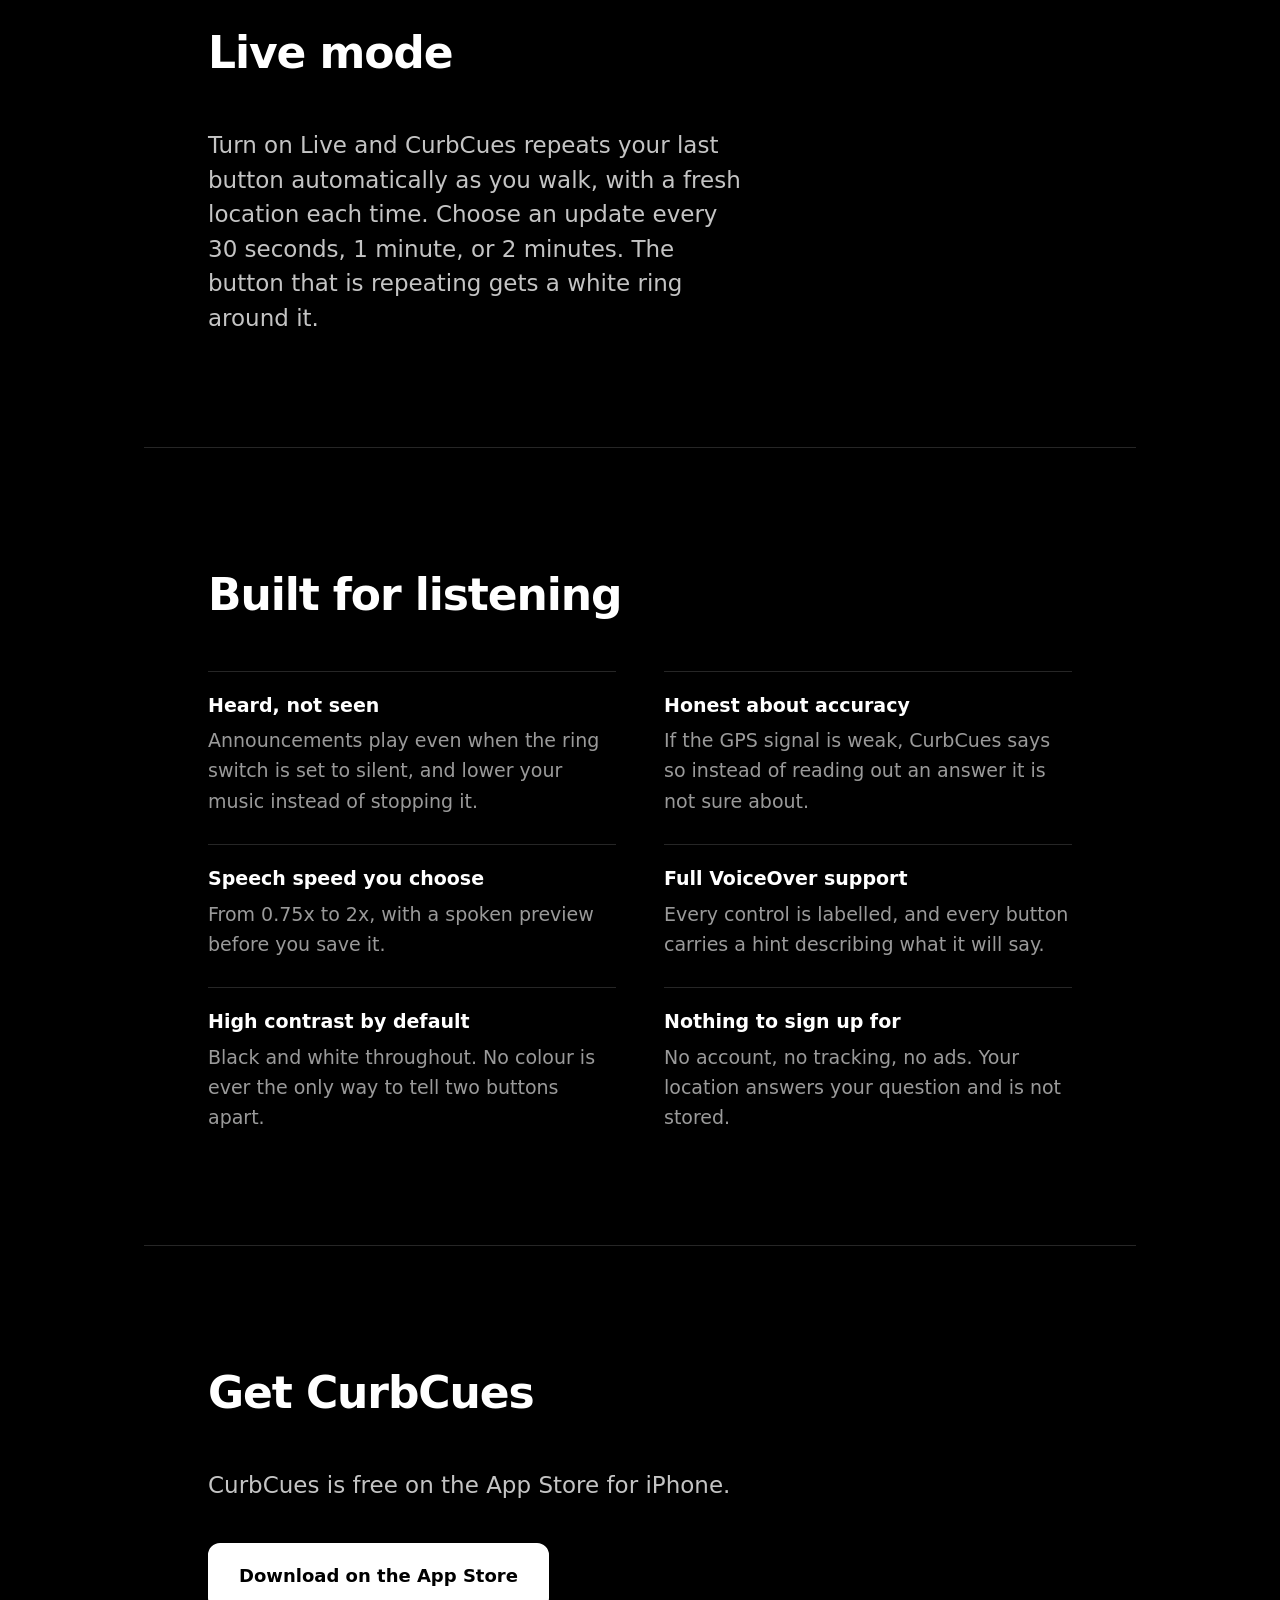
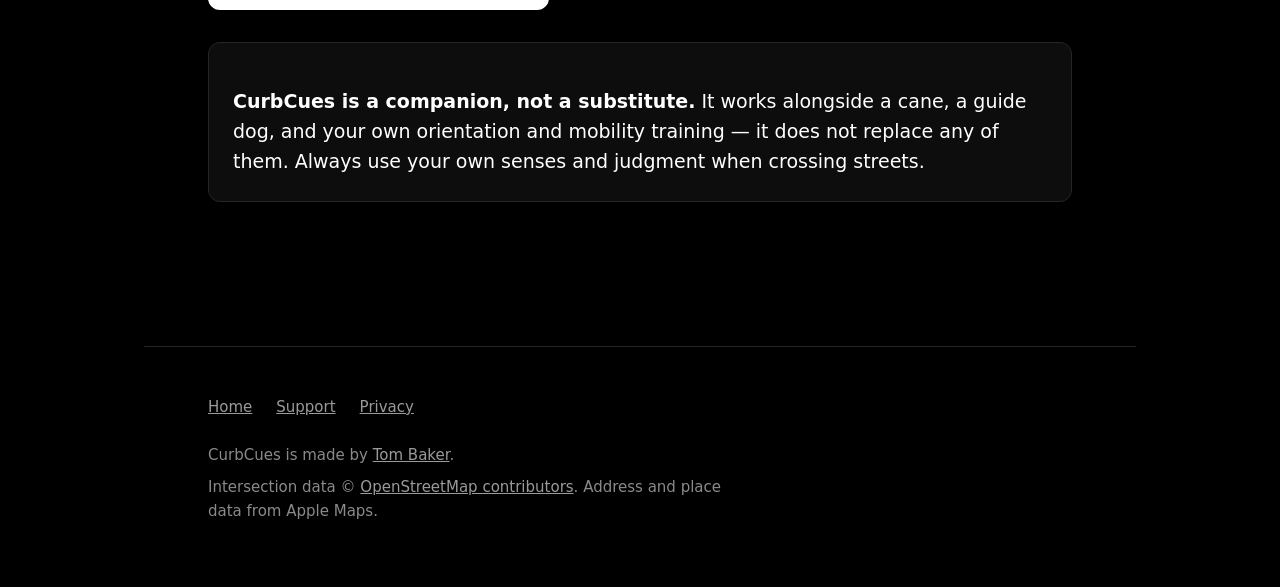
==== commit dfa3a84a: "Add files via upload" ====
--- a/index.html
+++ b/index.html
@@ -34,6 +34,15 @@
 
 <main id="main">
 
+  <div class="wrap">
+  <aside class="caution" role="note" aria-label="Safety caution">
+  <p><strong>Caution.</strong> The directions and bearing in this app are determined
+  from GPS and location data provided by Apple and the Open Street Map. Data may be
+  incorrect or outdated. The utmost care should be taken when walking based on
+  information returned by the app.</p>
+</aside>
+  </div>
+
   <section class="wrap hero">
     <p class="eyebrow">iPhone · Free · No account</p>
     <h1 class="utterance">
@@ -47,7 +56,7 @@
       navigate, and nothing to learn.
     </p>
     <div class="actions">
-      <a class="btn btn-solid" href="#appstore">Download on the App&nbsp;Store</a>
+      <a class="btn btn-solid" href="https://apps.apple.com/us/app/curbcues/id6797622239">Download on the App&nbsp;Store</a>
       <a class="btn btn-hollow" href="support/">Read the guide</a>
     </div>
   </section>
@@ -140,7 +149,7 @@
       CurbCues is free on the App Store for iPhone.
     </p>
     <div class="actions">
-      <a class="btn btn-solid" href="#appstore">Download on the App&nbsp;Store</a>
+      <a class="btn btn-solid" href="https://apps.apple.com/us/app/curbcues/id6797622239">Download on the App&nbsp;Store</a>
     </div>
     <div class="callout">
       <p>
--- a/style.css
+++ b/style.css
@@ -320,3 +320,26 @@
   letter-spacing: 0.04em;
   color: var(--dim);
 }
+
+/* Safety caution — first thing inside <main>, so anyone using the skip link
+   still lands on it. Deliberately not dimmed: this is not fine print. */
+.caution {
+  border: 2px solid var(--paper);
+  border-radius: 12px;
+  padding: 1.25rem 1.5rem;
+  margin: 0 0 clamp(2rem, 5vw, 3rem);
+  max-width: 46rem;
+}
+
+.caution p {
+  margin: 0;
+  color: var(--paper);
+  font-size: 1rem;
+  line-height: 1.55;
+}
+
+.caution strong {
+  font-family: var(--display);
+  font-weight: 800;
+  letter-spacing: 0.01em;
+}
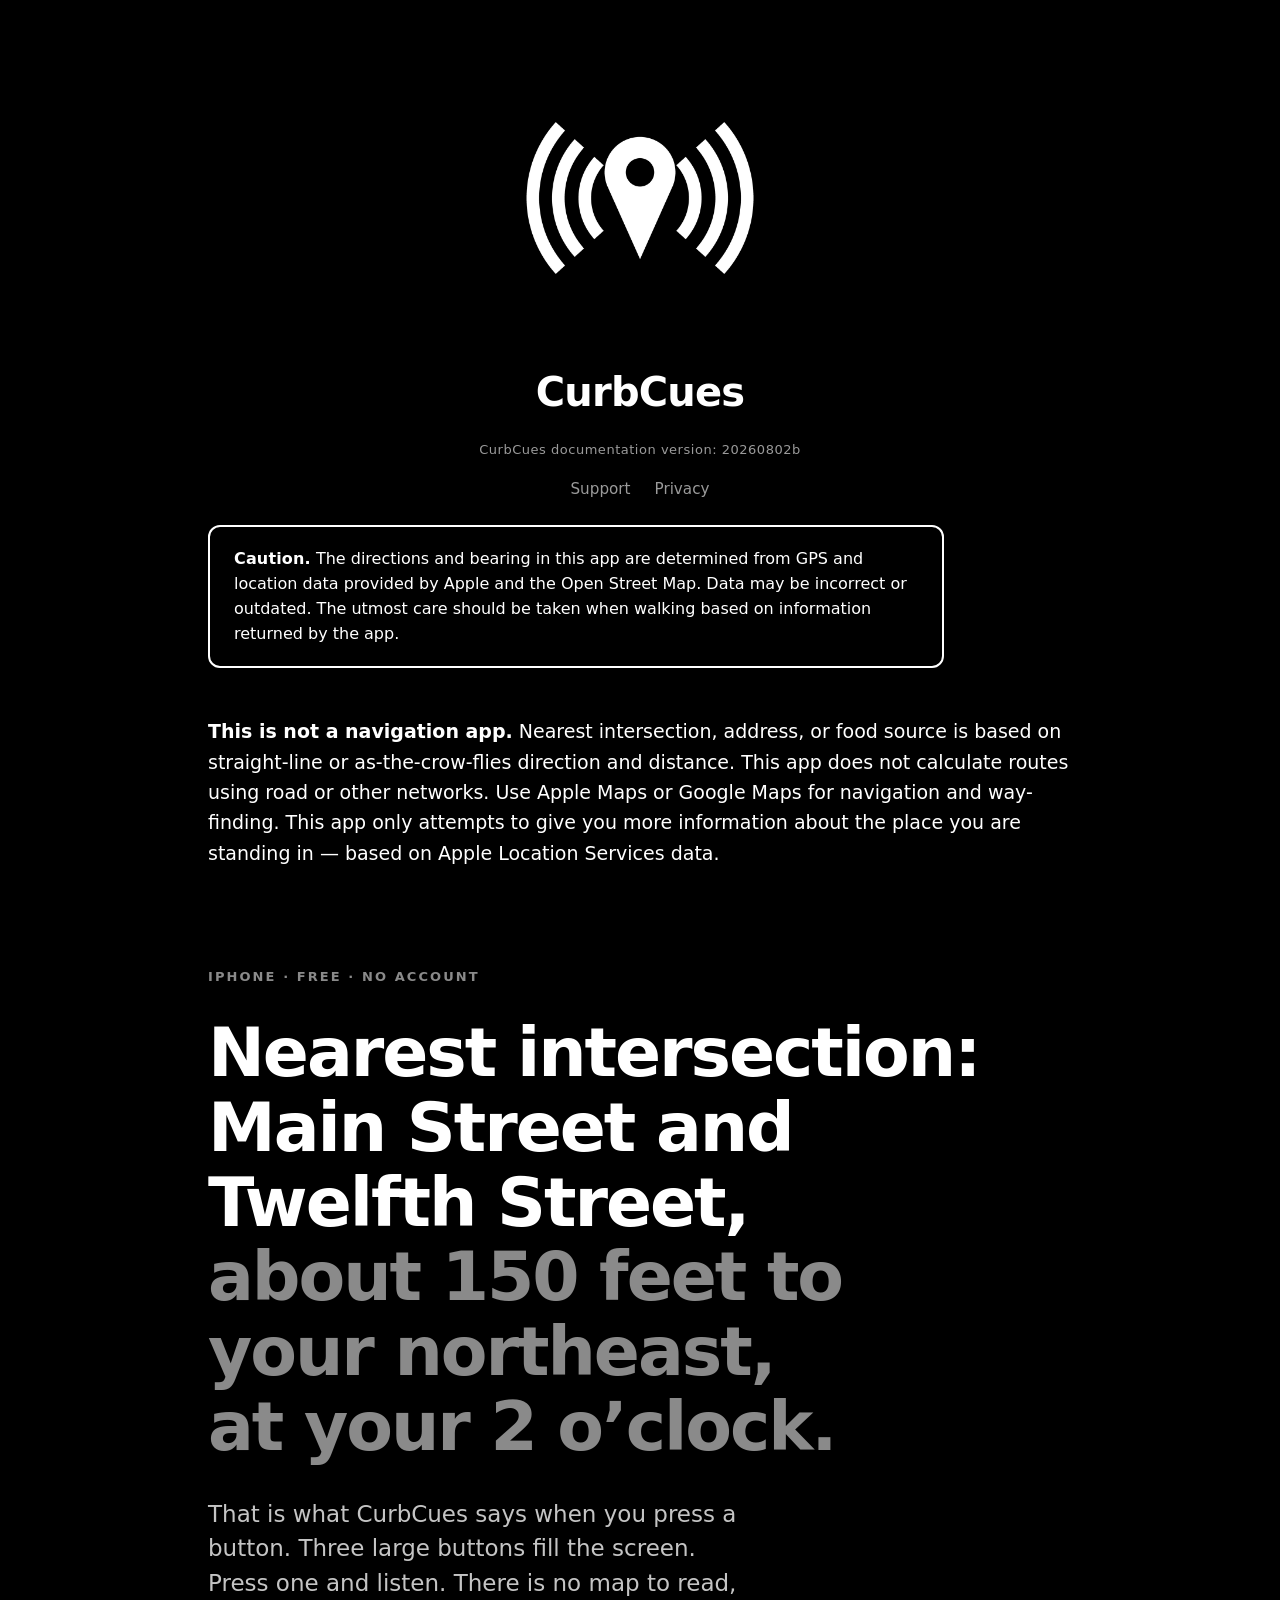
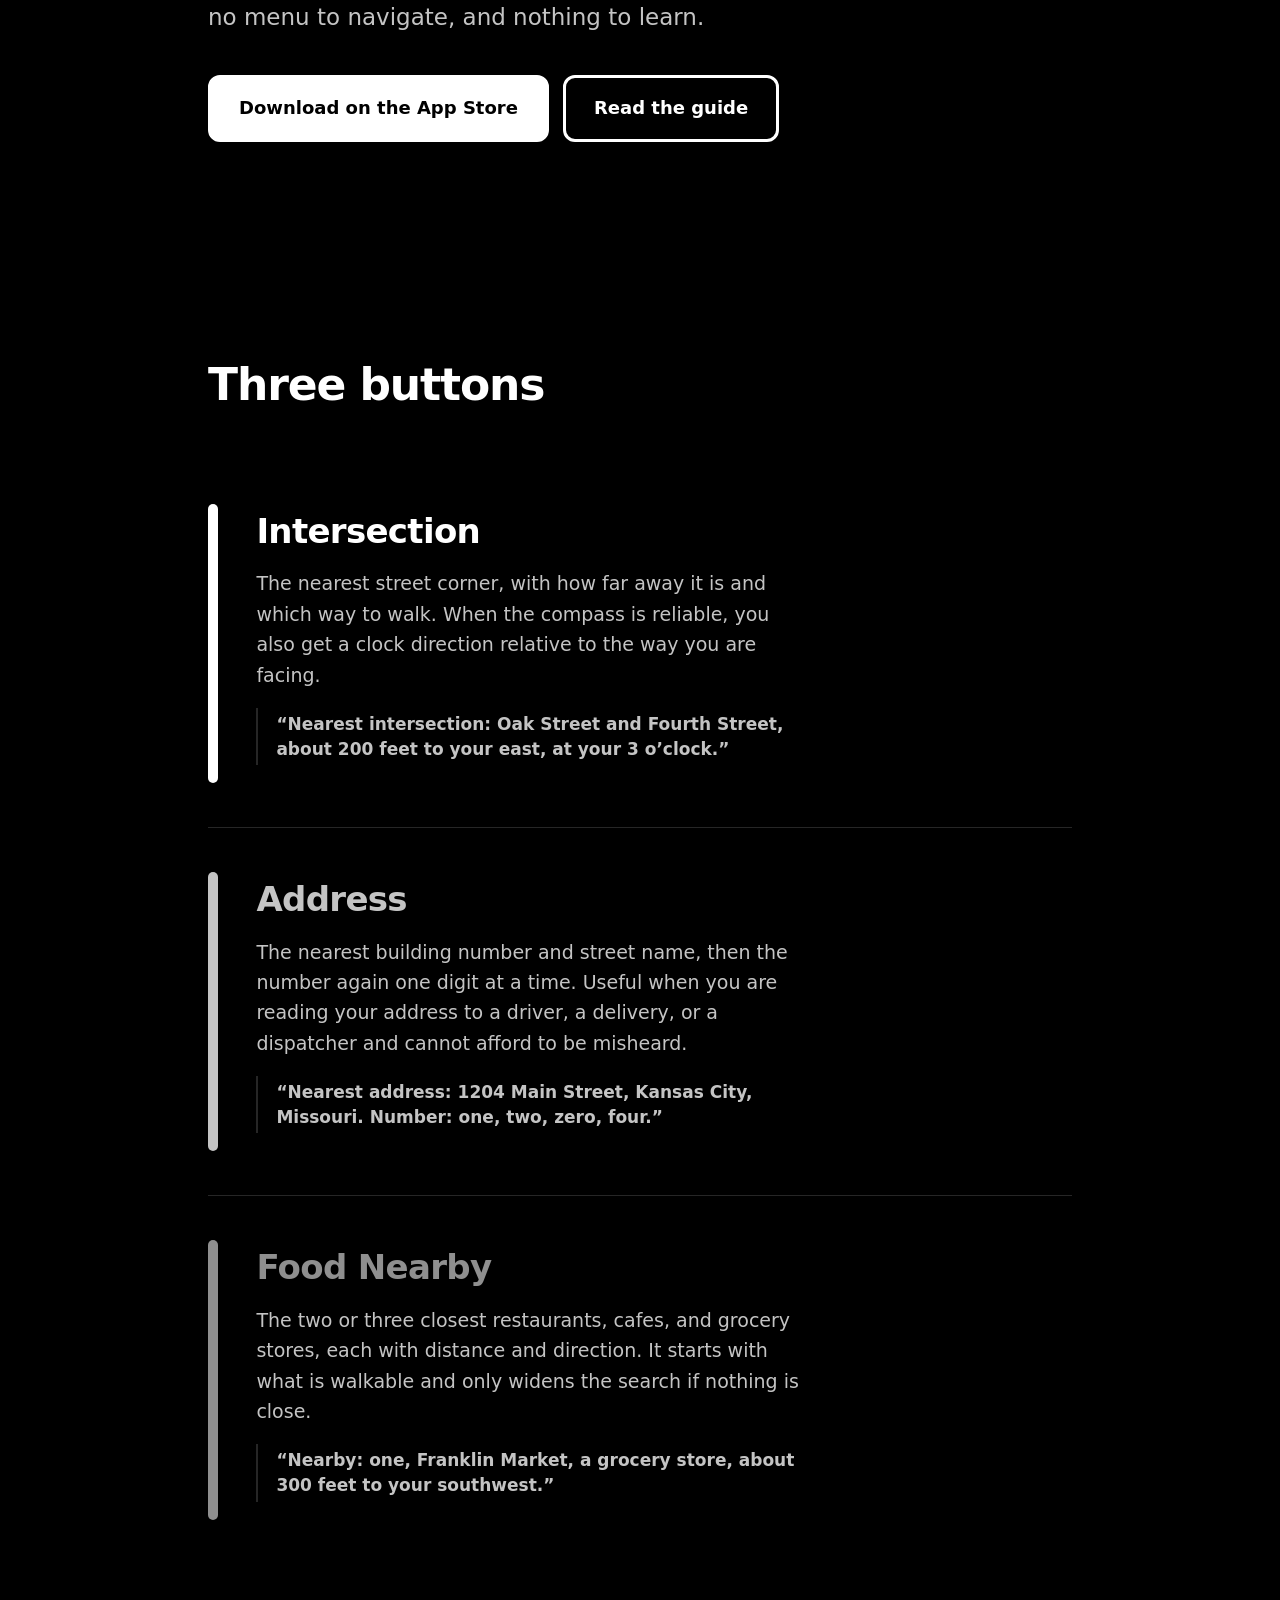
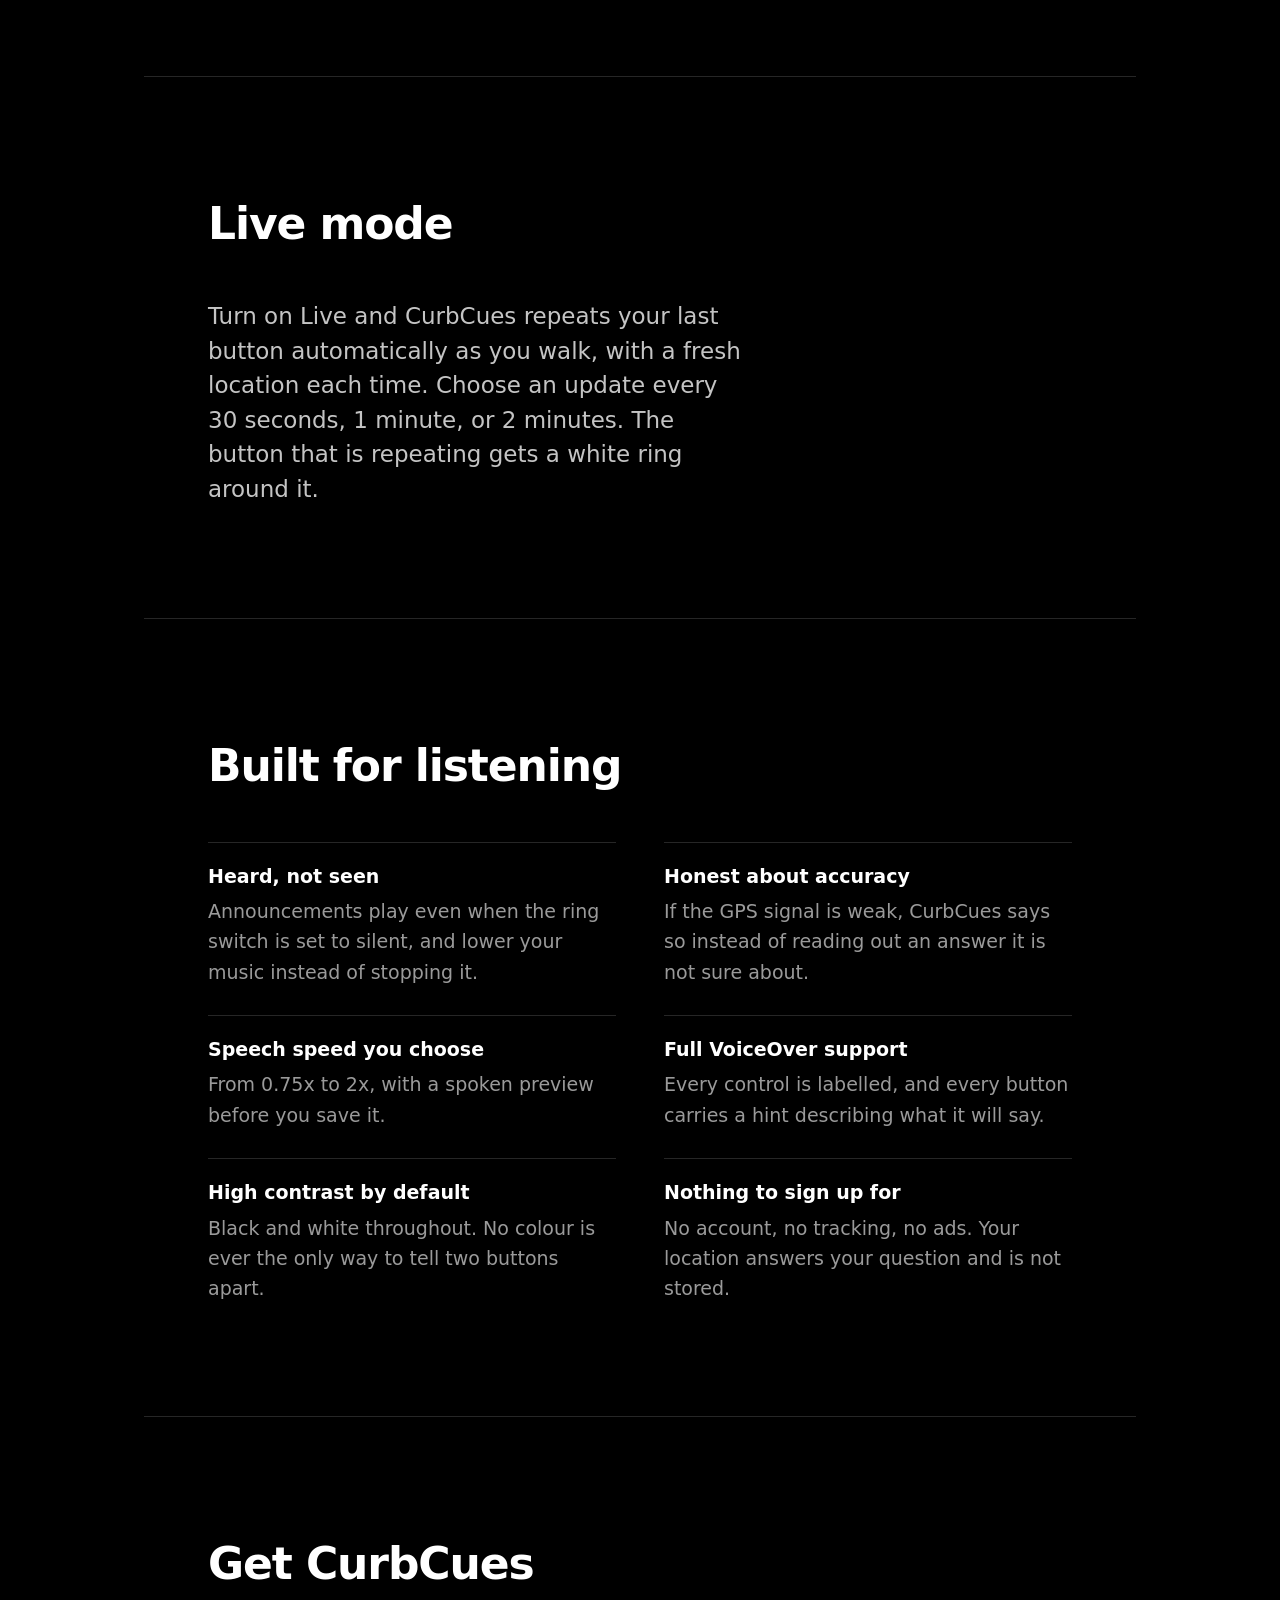
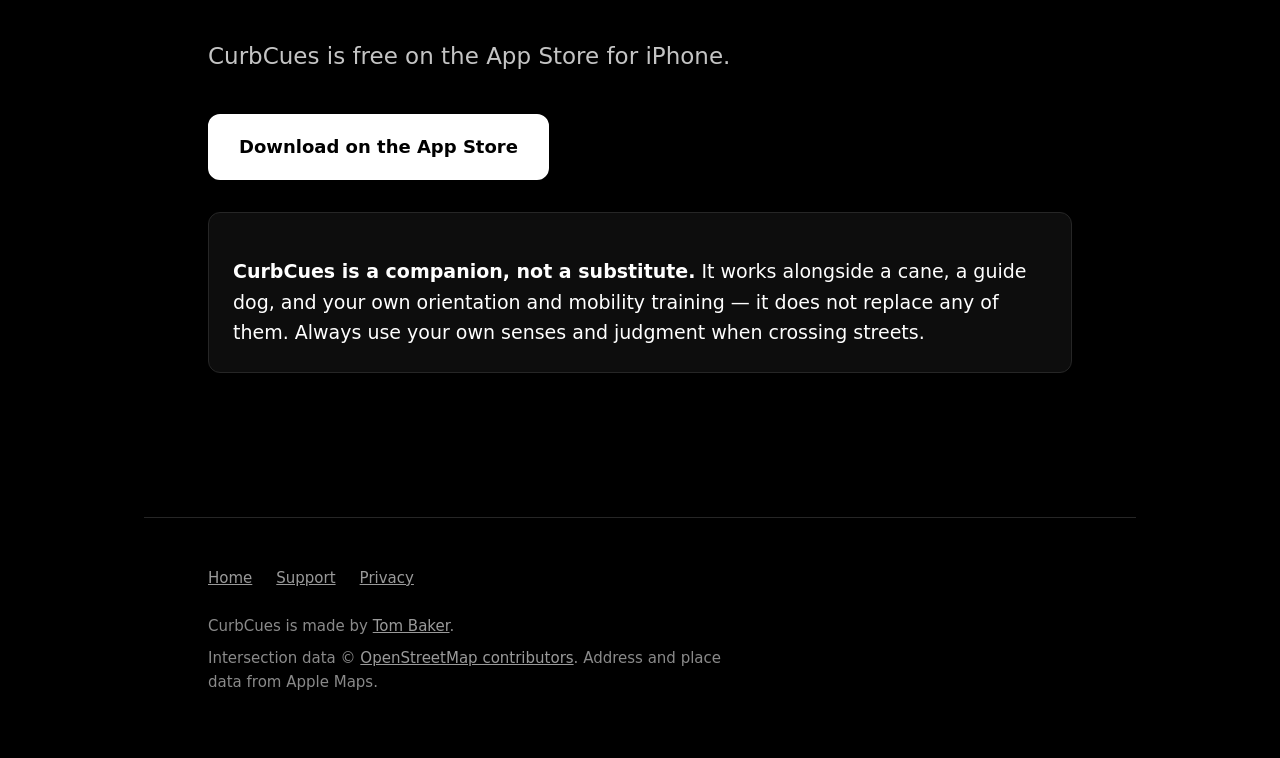
==== commit 4b44c678: "Add files via upload" ====
--- a/index.html
+++ b/index.html
@@ -40,6 +40,15 @@
   from GPS and location data provided by Apple and the Open Street Map. Data may be
   incorrect or outdated. The utmost care should be taken when walking based on
   information returned by the app.</p>
+</aside>
+
+  <aside class="notnav" role="note" aria-label="This is not a navigation app">
+  <p><strong>This is not a navigation app.</strong> Nearest intersection, address, or
+  food source is based on straight-line or as-the-crow-flies direction and distance.
+  This app does not calculate routes using road or other networks. Use Apple Maps or
+  Google Maps for navigation and way-finding. This app only attempts to give you more
+  information about the place you are standing in &mdash; based on Apple Location
+  Services data.</p>
 </aside>
   </div>
 
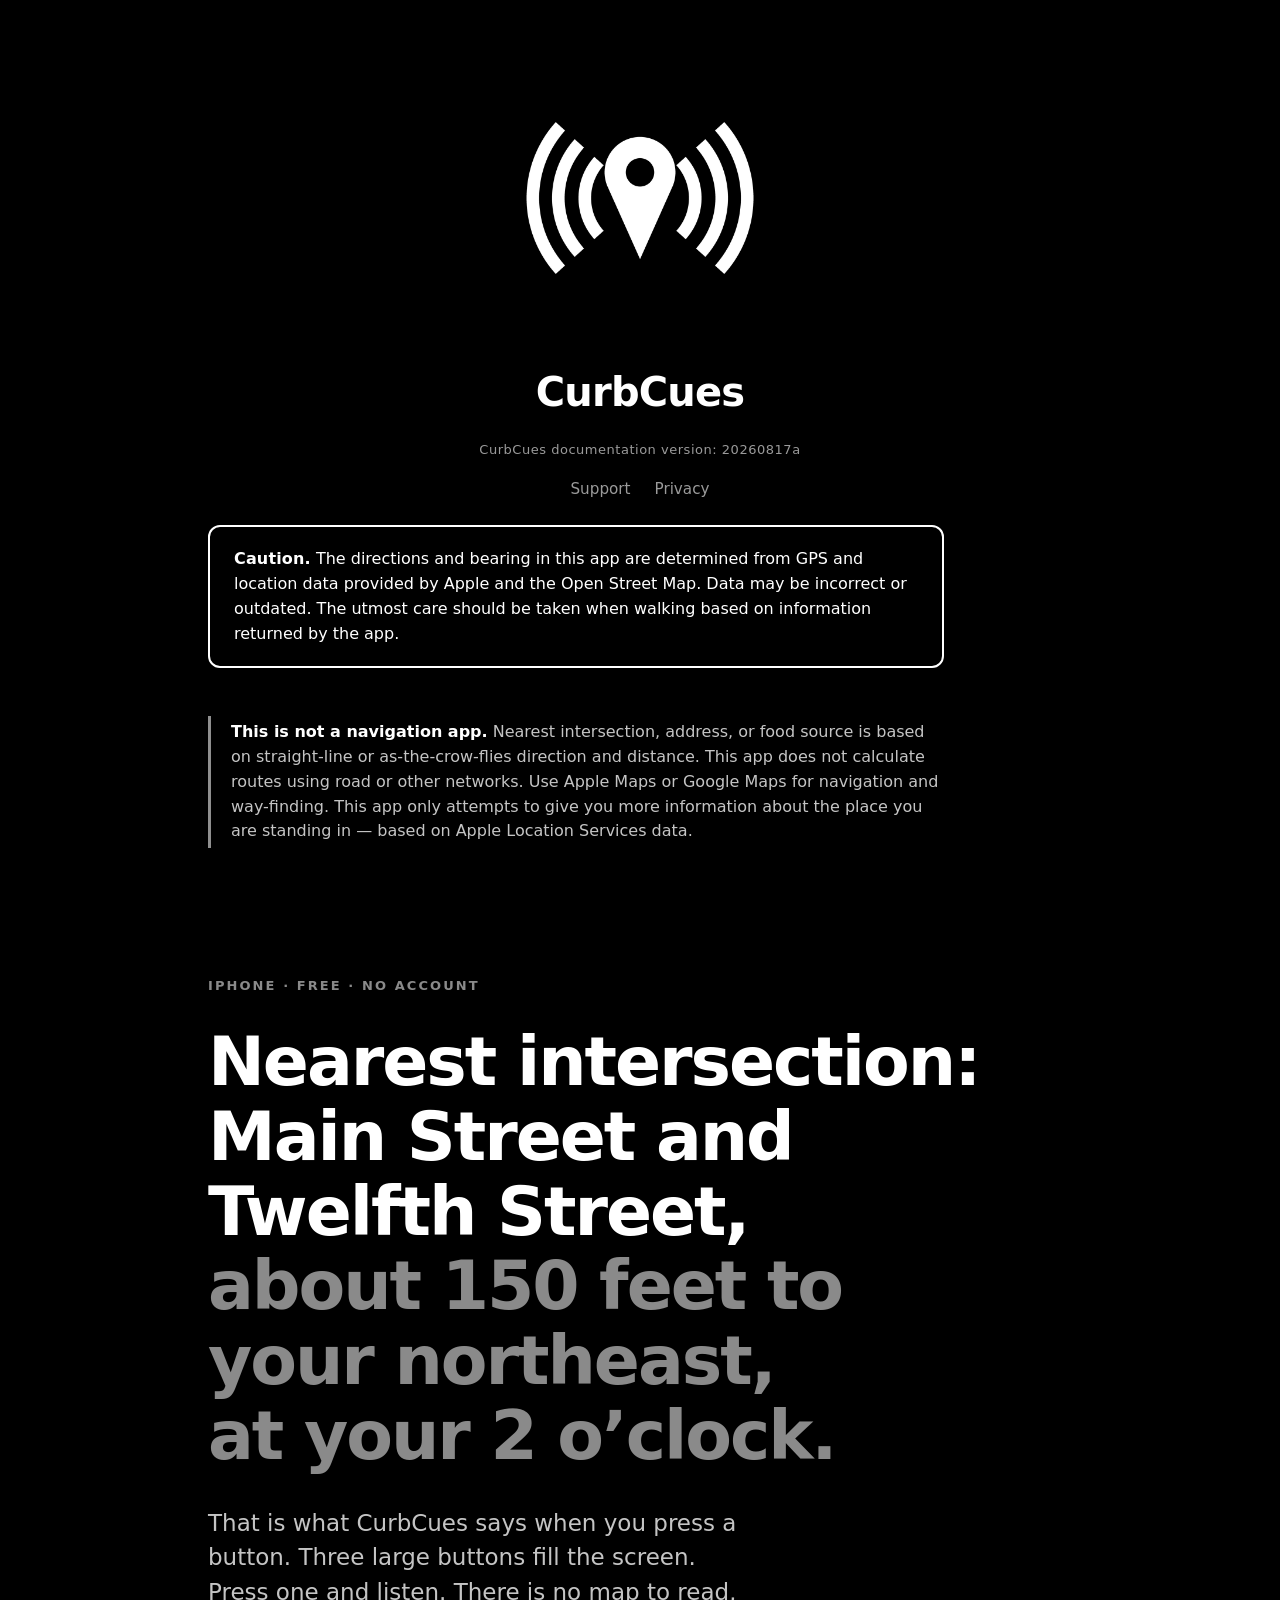
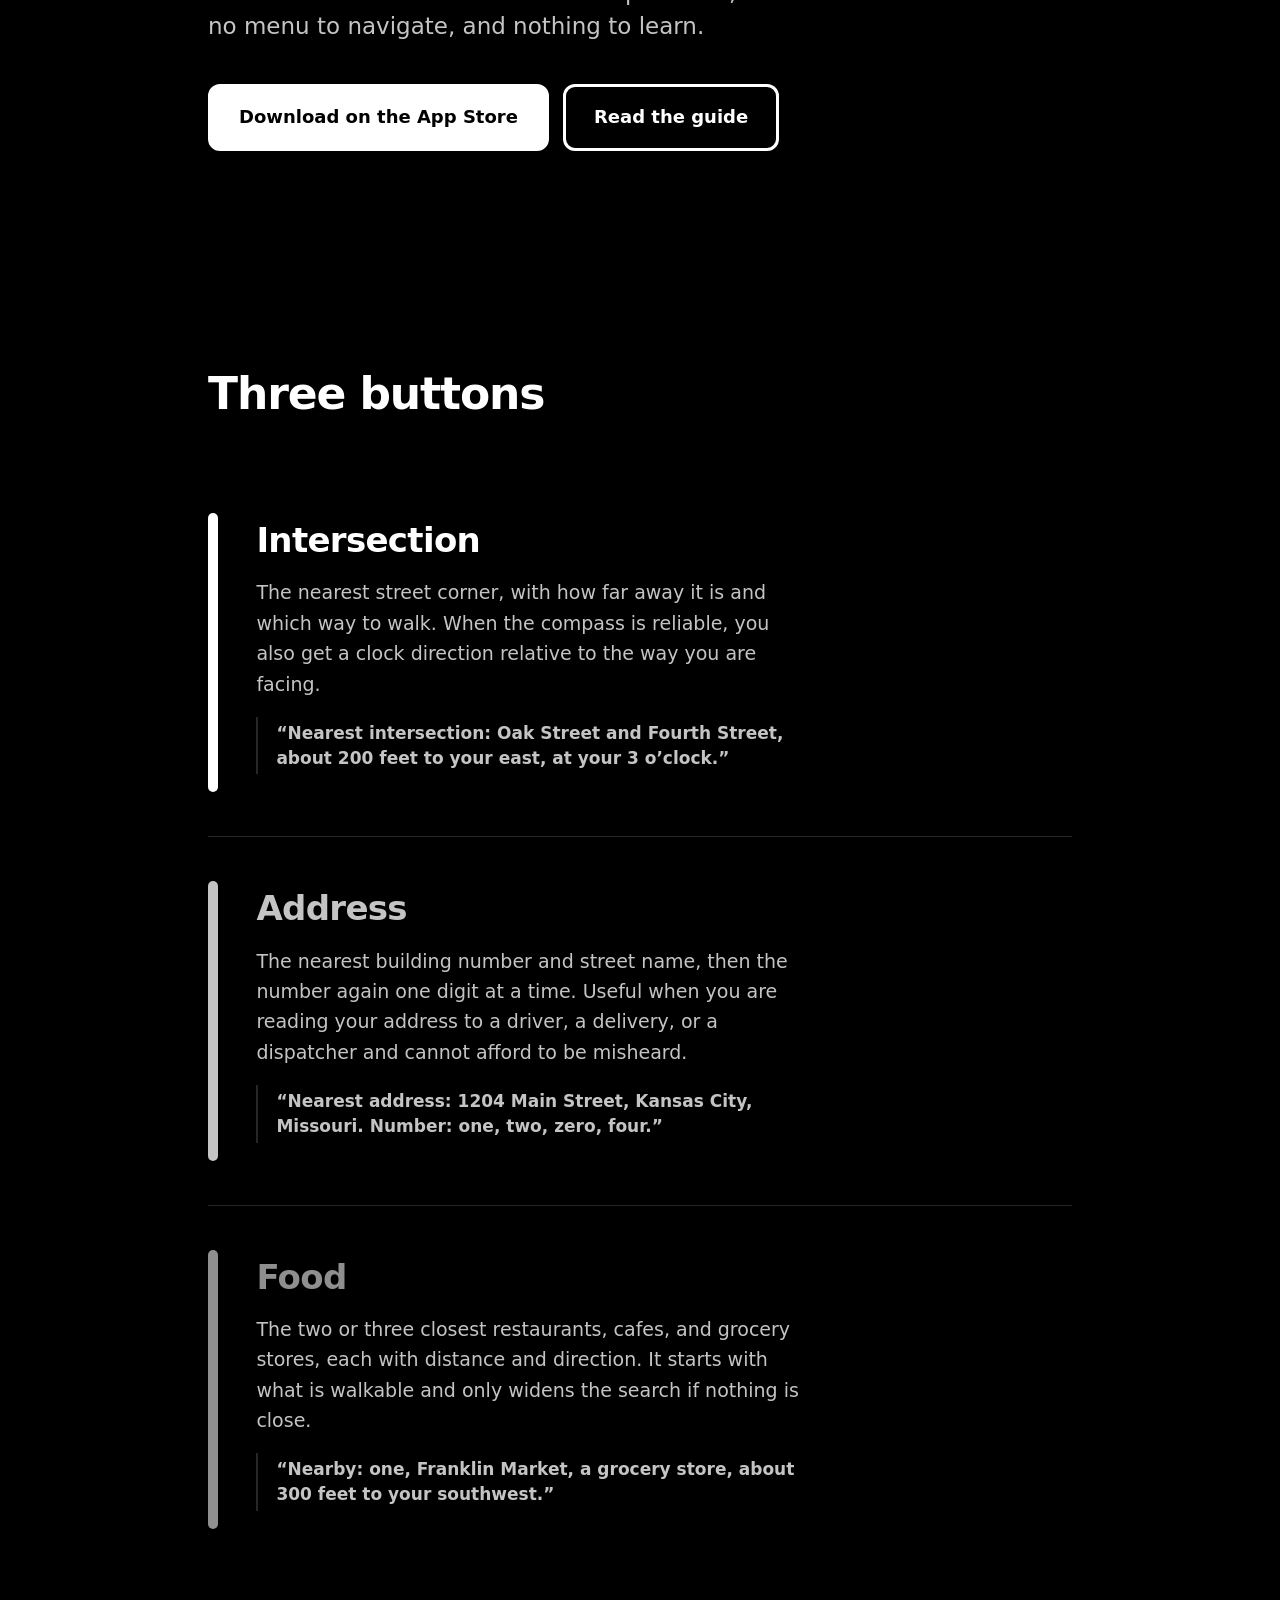
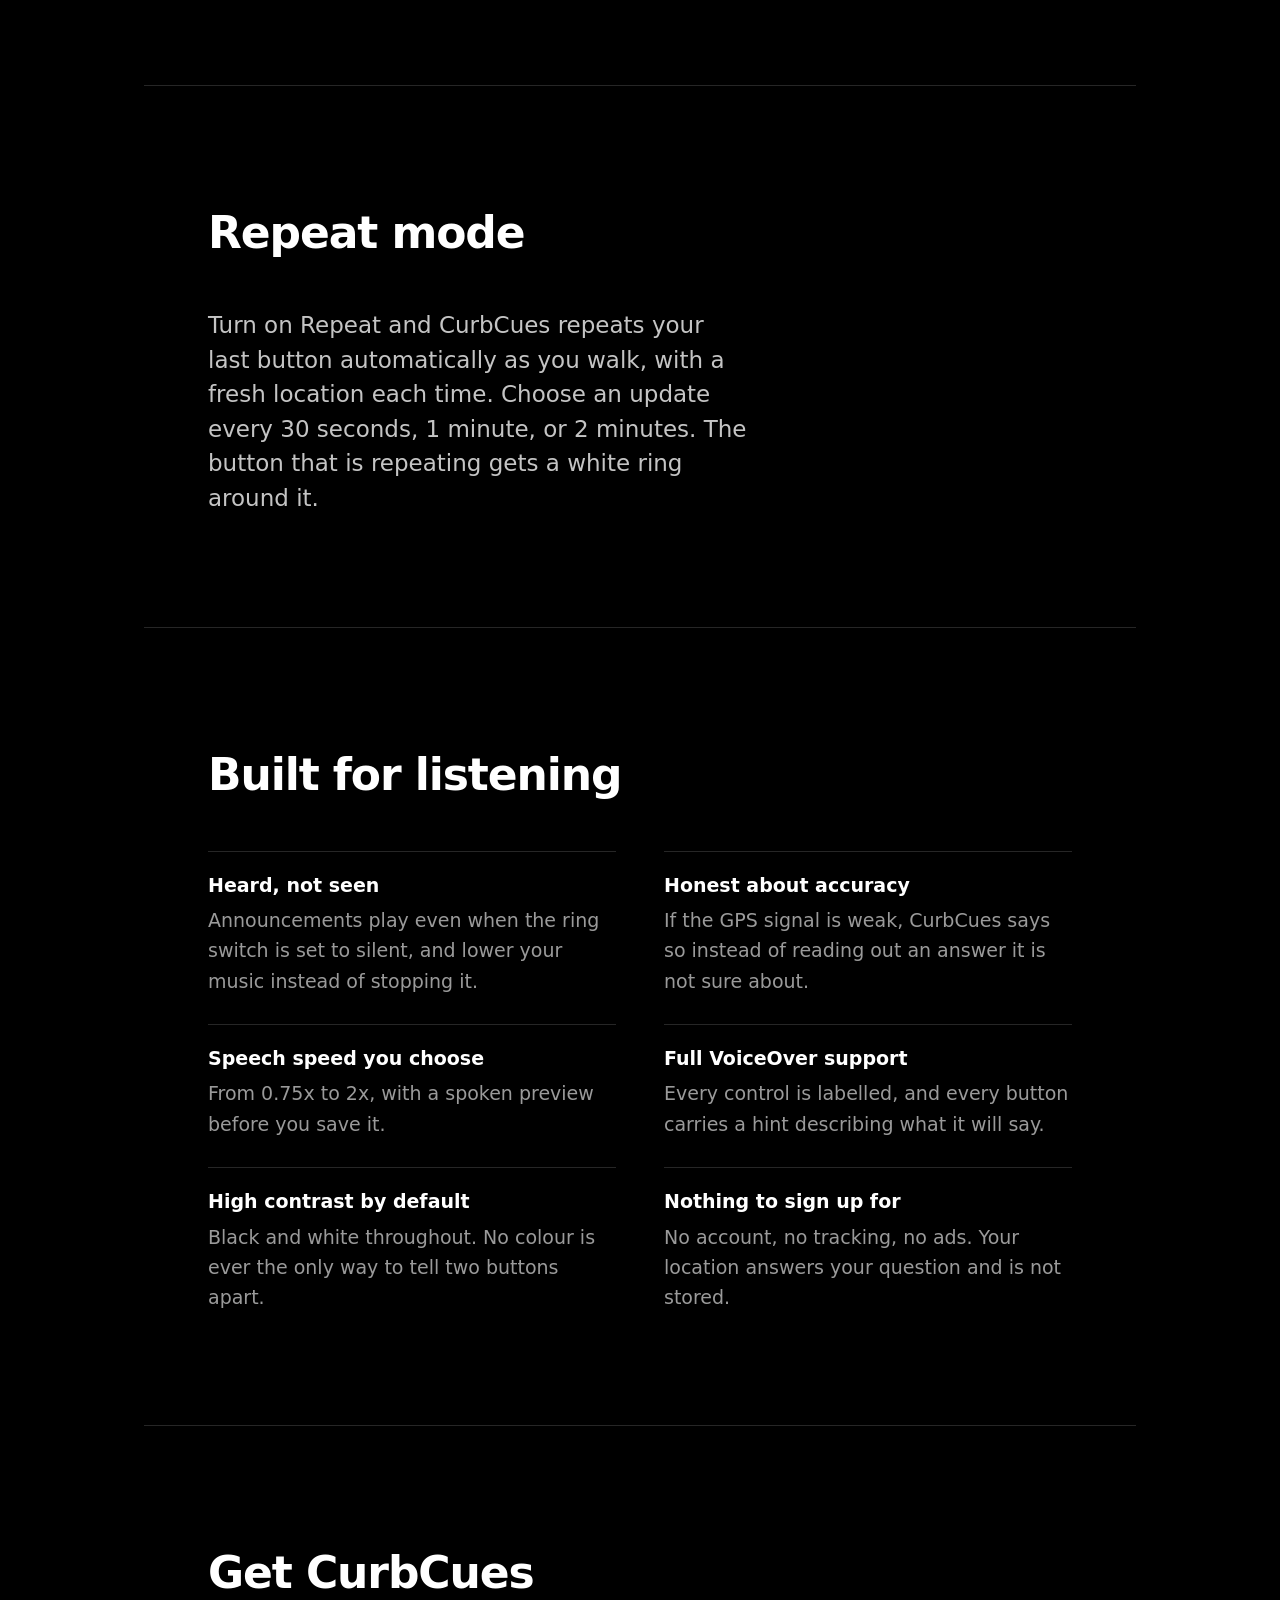
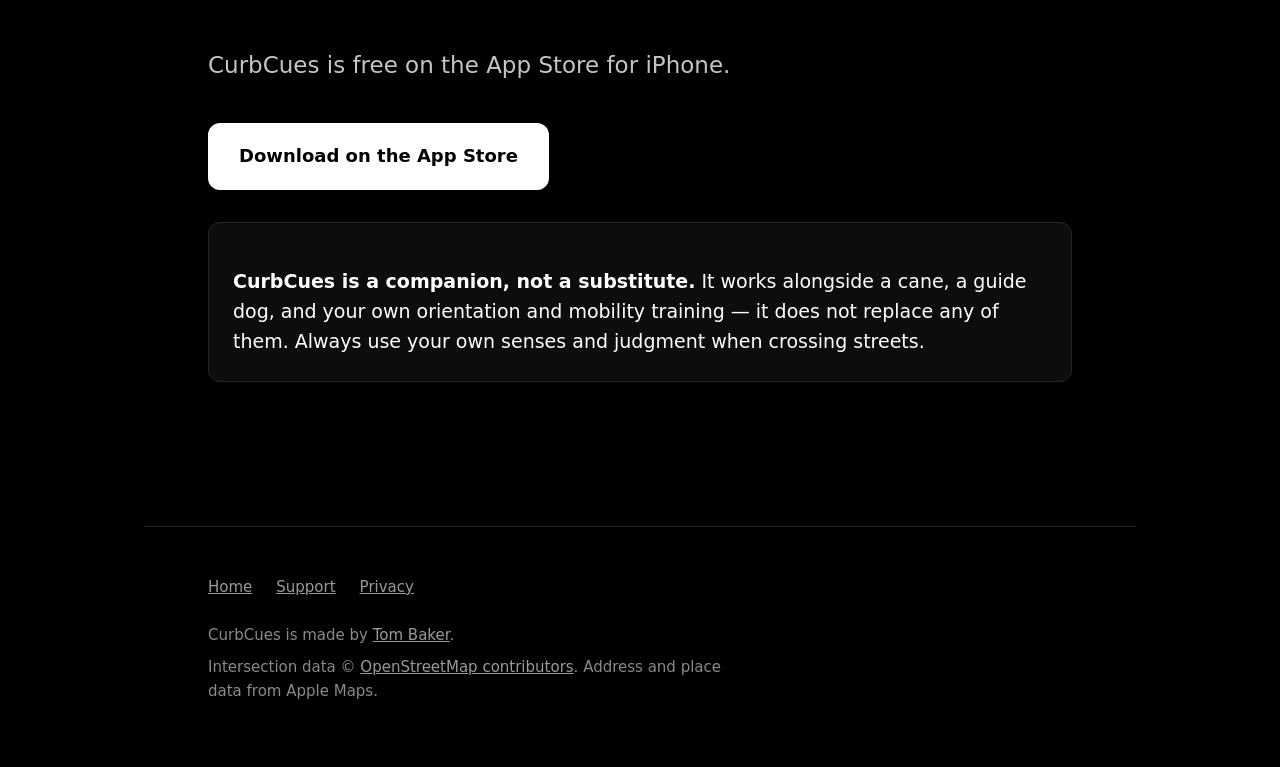
==== commit fa72e9ae: "R1_1" ====
--- a/index.html
+++ b/index.html
@@ -25,7 +25,7 @@
          alt="CurbCues app icon: a map marker with sound radiating outward from it">
     <span class="wordmark">CurbCues</span>
   </a>
-  <p class="docversion">CurbCues documentation version: 20260802b</p>
+  <p class="docversion">CurbCues documentation version: 20260817a</p>
   <nav aria-label="Primary">
     <a href="support/">Support</a>
     <a href="privacy/">Privacy</a>
@@ -102,7 +102,7 @@
     <div class="tier tier-3">
       <div class="tier-bar" aria-hidden="true"></div>
       <div>
-        <h3>Food Nearby</h3>
+        <h3>Food</h3>
         <p>
           The two or three closest restaurants, cafes, and grocery stores, each with
           distance and direction. It starts with what is walkable and only widens the
@@ -114,9 +114,9 @@
   </section>
 
   <section class="wrap band" aria-labelledby="live-title">
-    <h2 class="band-title" id="live-title">Live mode</h2>
+    <h2 class="band-title" id="live-title">Repeat mode</h2>
     <p class="lede lede-tight">
-      Turn on Live and CurbCues repeats your last button automatically as you walk,
+      Turn on Repeat and CurbCues repeats your last button automatically as you walk,
       with a fresh location each time. Choose an update every 30 seconds, 1 minute,
       or 2 minutes. The button that is repeating gets a white ring around it.
     </p>
--- a/style.css
+++ b/style.css
@@ -343,3 +343,25 @@
   font-weight: 800;
   letter-spacing: 0.01em;
 }
+
+/* Scope clarification. Quieter than .caution — this corrects an expectation
+   rather than warning about a hazard, so it should not compete with it. */
+.notnav {
+  border-left: 3px solid var(--tier-3);
+  padding: 0.25rem 0 0.25rem 1.25rem;
+  margin: 0 0 clamp(2rem, 5vw, 3rem);
+  max-width: 46rem;
+}
+
+.notnav p {
+  margin: 0;
+  color: var(--tier-2);
+  font-size: 1rem;
+  line-height: 1.55;
+}
+
+.notnav strong {
+  font-family: var(--display);
+  font-weight: 800;
+  color: var(--paper);
+}
